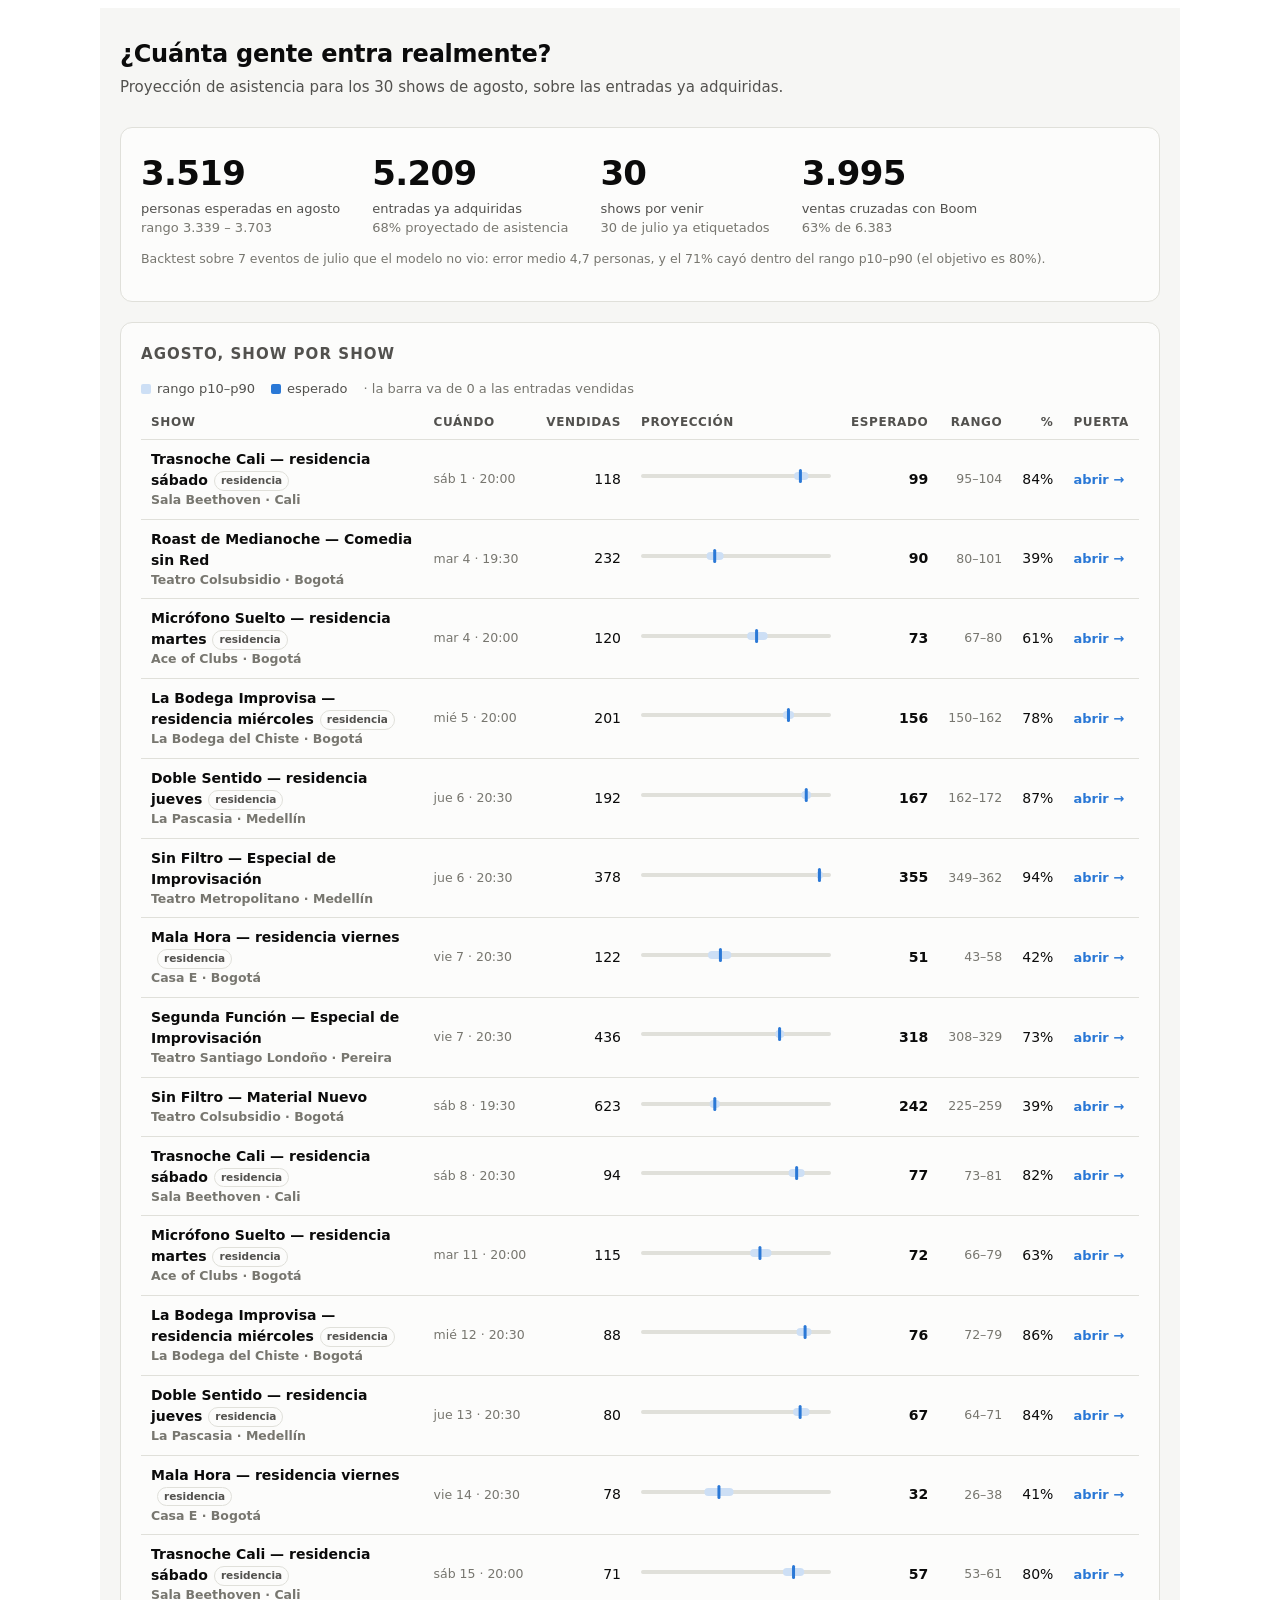
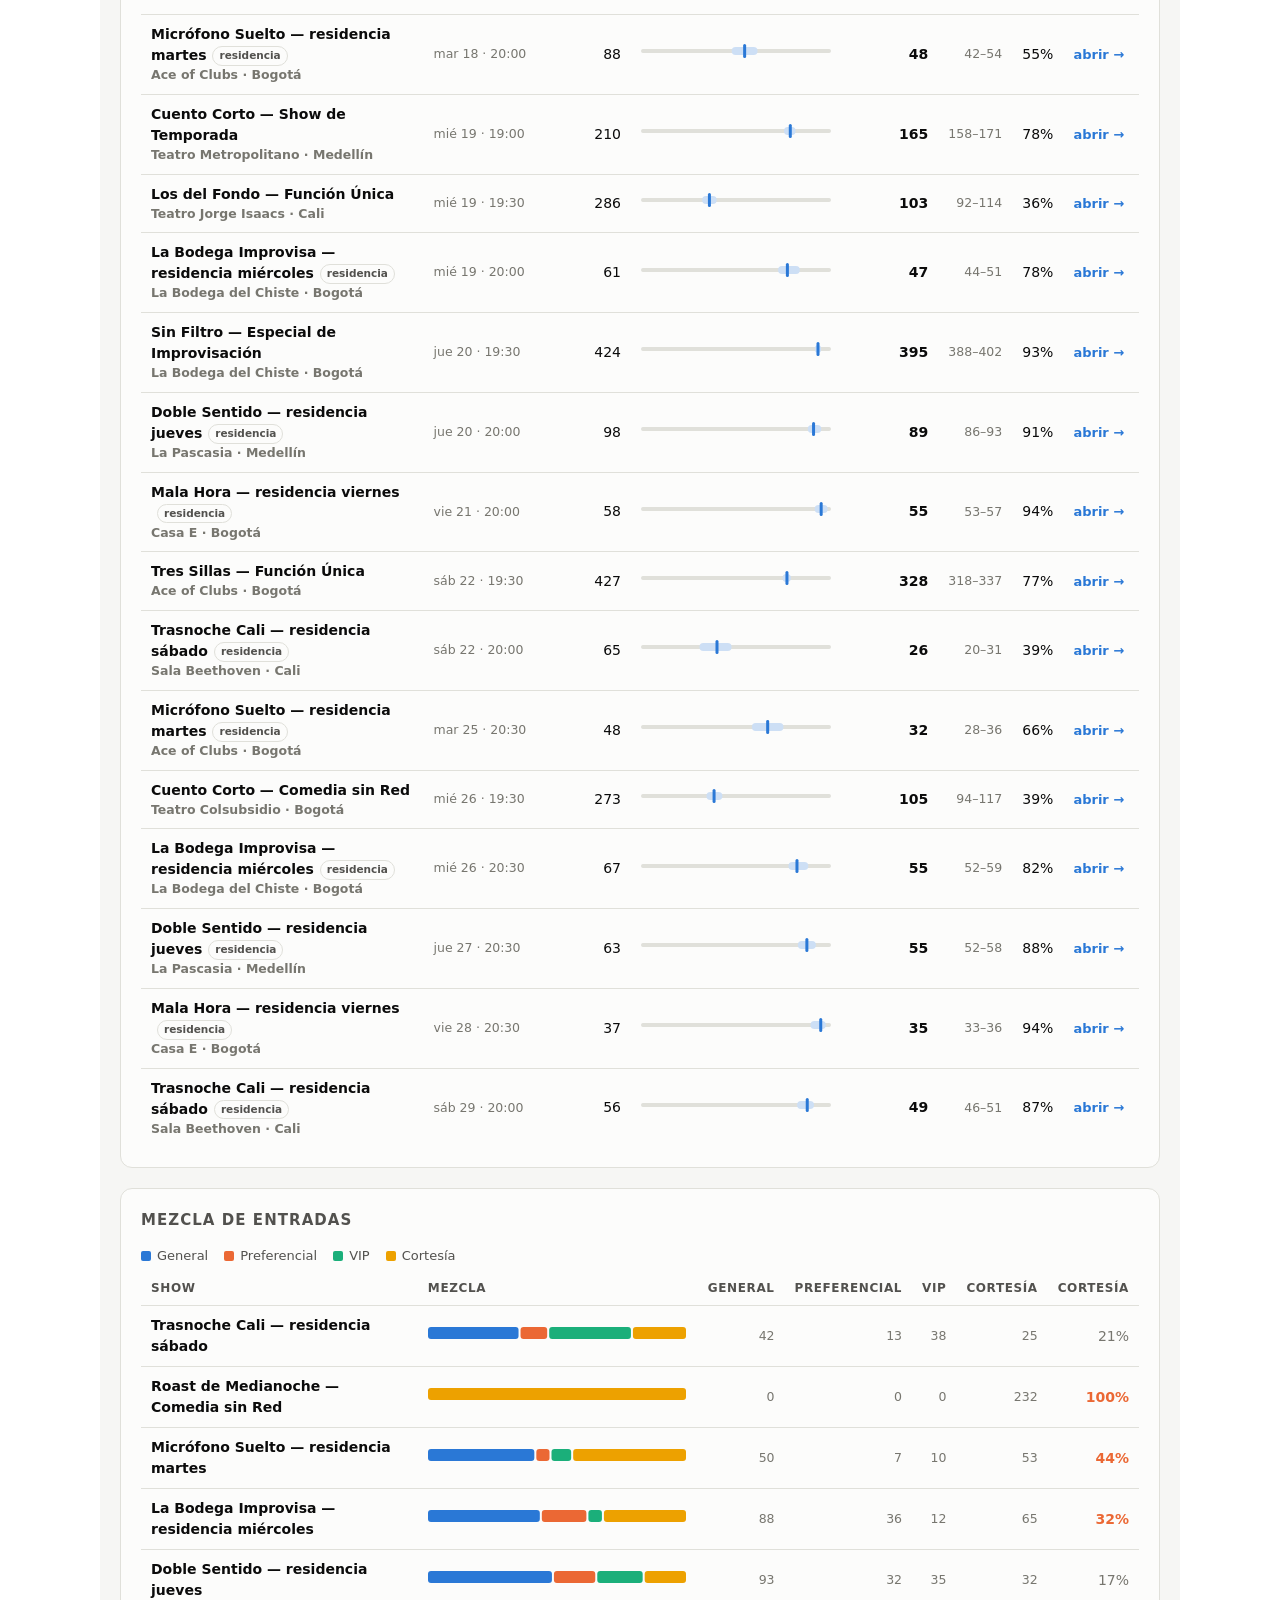
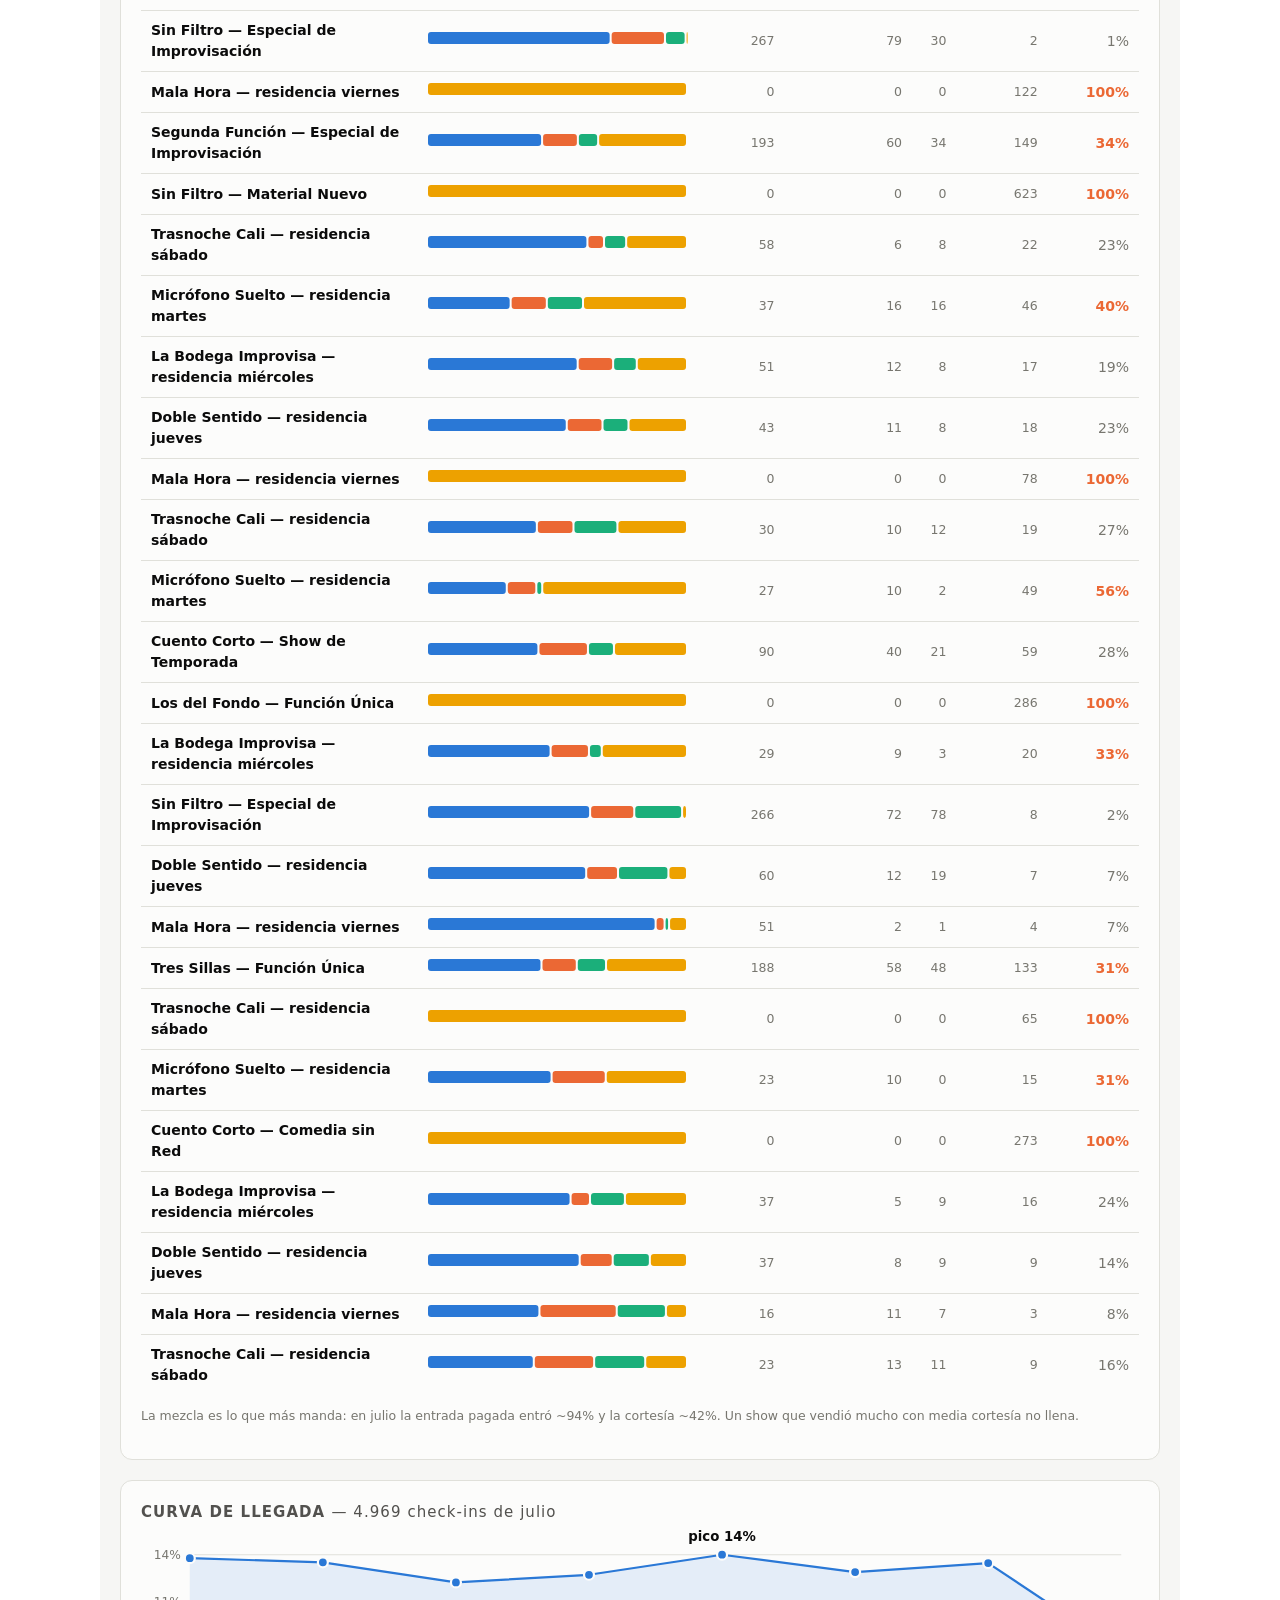
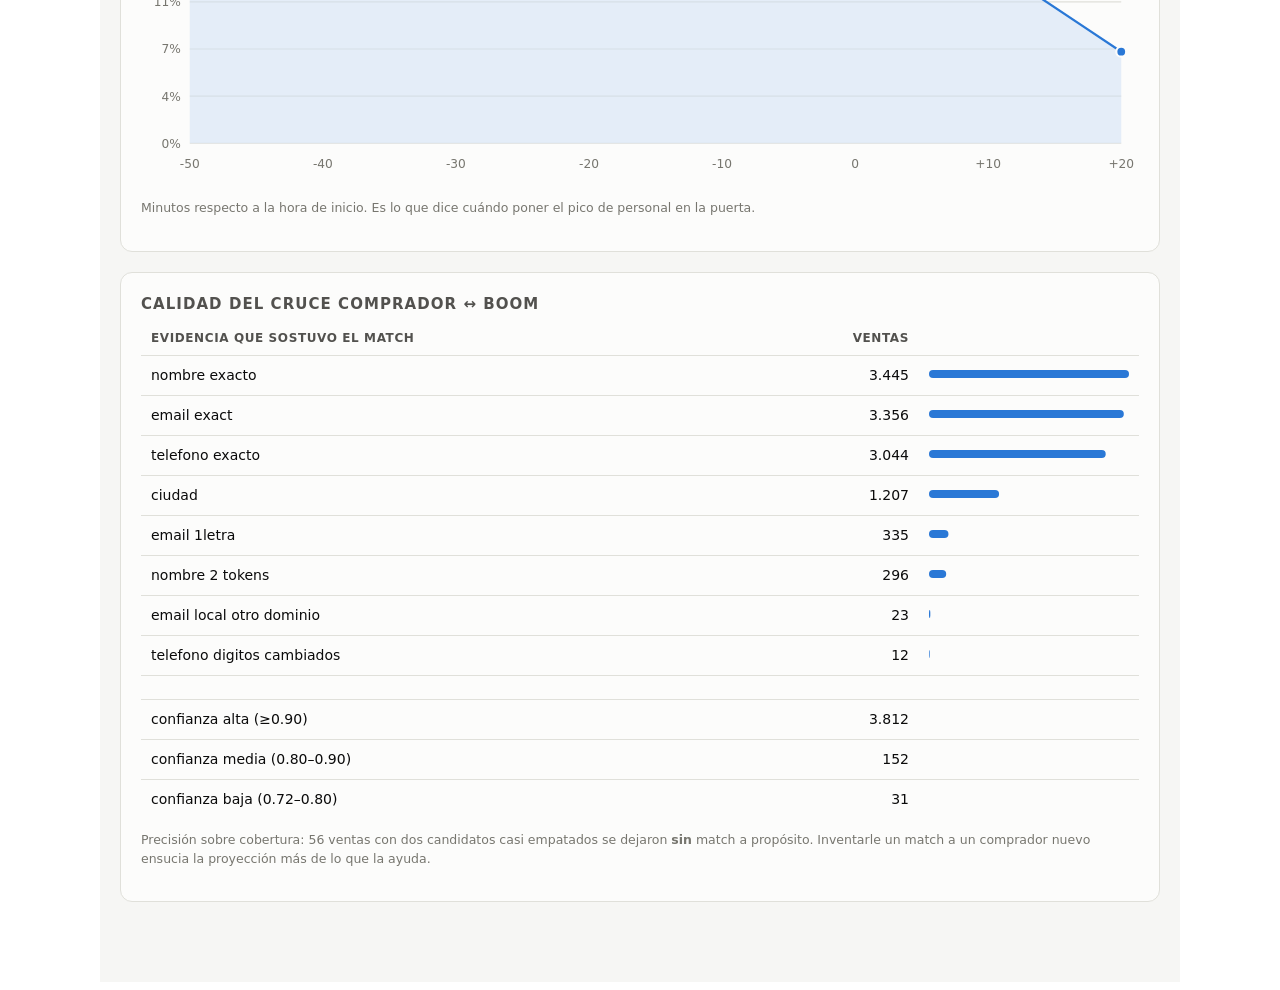
==== web/index.html @ 2f866ea6 "Tablero, link efímero de puerta, specs y entregas - web/: tablero estático y /puerta con token HMAC " ====
<!doctype html>
<meta charset="utf-8">
<meta name="viewport" content="width=device-width, initial-scale=1">
<title>FreeTicket — cuánta gente entra realmente</title>
<style>
  *, *::before, *::after { box-sizing: border-box; }
  .viz-root {
    color-scheme: light;
    --surface-0: #f6f6f4;
    --surface-1: #fcfcfb;
    --border:    #e0e0da;
    --text-primary:   #0b0b0b;
    --text-secondary: #52514e;
    --text-muted:     #77766f;
    --series-1: #2a78d6;
    --series-2: #eb6834;
    --series-3: #1baf7a;
    --series-4: #eda100;
    --band:  #cddff5;
    --good:  #1baf7a;
  }
  @media (prefers-color-scheme: dark) {
    :root:where(:not([data-theme="light"])) .viz-root {
      color-scheme: dark;
      --surface-0: #111110;
      --surface-1: #1a1a19;
      --border:    #33332f;
      --text-primary:   #ffffff;
      --text-secondary: #c3c2b7;
      --text-muted:     #94938a;
      --series-1: #3987e5;
      --series-2: #d95926;
      --series-3: #199e70;
      --series-4: #c98500;
      --band:  #4276b4;
      --good:  #199e70;
    }
  }
  :root[data-theme="dark"] .viz-root {
    color-scheme: dark;
    --surface-0: #111110;
    --surface-1: #1a1a19;
    --border:    #33332f;
    --text-primary:   #ffffff;
    --text-secondary: #c3c2b7;
    --text-muted:     #94938a;
    --series-1: #3987e5;
    --series-2: #d95926;
    --series-3: #199e70;
    --series-4: #c98500;
    --band:  #4276b4;
    --good:  #199e70;
  }

  .viz-root {
    background: var(--surface-0);
    color: var(--text-primary);
    font: 15px/1.5 ui-sans-serif, -apple-system, "Segoe UI", system-ui, sans-serif;
    padding: 28px 20px 60px;
    max-width: 1080px;
    margin: 0 auto;
  }
  h1 { font-size: 24px; margin: 0 0 4px; letter-spacing: -0.01em; }
  h2 { font-size: 15px; margin: 0 0 14px; color: var(--text-secondary);
       text-transform: uppercase; letter-spacing: .07em; font-weight: 600; }
  .sub { color: var(--text-secondary); margin: 0 0 28px; }
  section { background: var(--surface-1); border: 1px solid var(--border);
            border-radius: 12px; padding: 20px; margin-bottom: 20px; }

  .hero { display: flex; flex-wrap: wrap; gap: 32px; }
  .stat .n { font-size: 34px; font-weight: 650; letter-spacing: -0.02em;
             font-variant-numeric: tabular-nums; }
  .stat .l { color: var(--text-secondary); font-size: 13px; }
  .stat .r { color: var(--text-muted); font-size: 13px;
             font-variant-numeric: tabular-nums; }

  .wrap { overflow-x: auto; }
  table { border-collapse: collapse; width: 100%; font-size: 14px; }
  th { text-align: left; font-weight: 600; color: var(--text-secondary);
       font-size: 12px; text-transform: uppercase; letter-spacing: .05em;
       padding: 0 10px 8px; white-space: nowrap; }
  td { padding: 9px 10px; border-top: 1px solid var(--border);
       vertical-align: middle; }
  .num { text-align: right; font-variant-numeric: tabular-nums; white-space: nowrap; }
  .ev { font-weight: 550; }
  .meta { color: var(--text-muted); font-size: 12.5px; }
  .res { display: inline-block; font-size: 10.5px; padding: 1px 6px;
         border-radius: 999px; border: 1px solid var(--border);
         color: var(--text-secondary); margin-left: 6px; vertical-align: 1px; }

  .legend { display: flex; gap: 16px; flex-wrap: wrap; margin-bottom: 14px;
            font-size: 13px; color: var(--text-secondary); }
  .legend i { width: 10px; height: 10px; border-radius: 2px;
              display: inline-block; margin-right: 6px; vertical-align: -1px; }

  a.door { color: var(--series-1); text-decoration: none; font-size: 13px;
           font-weight: 550; white-space: nowrap; }
  a.door:hover { text-decoration: underline; }
  .tip { position: fixed; pointer-events: none; opacity: 0; transition: opacity .1s;
         background: var(--surface-1); border: 1px solid var(--border);
         border-radius: 8px; padding: 8px 10px; font-size: 12.5px;
         box-shadow: 0 4px 16px rgba(0,0,0,.14); z-index: 9;
         font-variant-numeric: tabular-nums; }
  .tip b { display: block; margin-bottom: 3px; }
  button.toggle { background: none; border: 1px solid var(--border);
                  color: var(--text-secondary); border-radius: 7px;
                  padding: 5px 11px; font-size: 12.5px; cursor: pointer; }
  .hidden { display: none; }
  .note { color: var(--text-muted); font-size: 12.5px; margin-top: 12px; }
</style>

<div class="viz-root">
  <h1>¿Cuánta gente entra realmente?</h1>
  <p class="sub">Proyección de asistencia para los 30 shows de agosto, sobre las entradas ya adquiridas.</p>

  <section>
    <div class="hero" id="hero"></div>
    <p class="note" id="backtest"></p>
  </section>

  <section>
    <h2>Agosto, show por show</h2>
    <div class="legend">
      <span><i style="background:var(--band)"></i>rango p10–p90</span>
      <span><i style="background:var(--series-1)"></i>esperado</span>
      <span style="color:var(--text-muted)">· la barra va de 0 a las entradas vendidas</span>
    </div>
    <div class="wrap"><table id="fc"></table></div>
  </section>

  <section>
    <h2>Mezcla de entradas</h2>
    <div class="legend" id="mixleg"></div>
    <div class="wrap"><table id="mix"></table></div>
    <p class="note">La mezcla es lo que más manda: en julio la entrada pagada entró ~94% y la cortesía ~42%. Un show que vendió mucho con media cortesía no llena.</p>
  </section>

  <section>
    <h2>Curva de llegada <span style="text-transform:none;font-weight:400">— 4.969 check-ins de julio</span></h2>
    <div id="curve"></div>
    <p class="note">Minutos respecto a la hora de inicio. Es lo que dice cuándo poner el pico de personal en la puerta.</p>
  </section>

  <section>
    <h2>Calidad del cruce comprador ↔ Boom</h2>
    <div class="wrap"><table id="match"></table></div>
    <p class="note">Precisión sobre cobertura: 56 ventas con dos candidatos casi empatados se dejaron <b>sin</b> match a propósito. Inventarle un match a un comprador nuevo ensucia la proyección más de lo que la ayuda.</p>
  </section>
</div>

<div class="tip" id="tip"></div>

<script>
const T = document.getElementById('tip');
function tipOn(e, html) {
  T.innerHTML = html; T.style.opacity = 1;
  const r = T.getBoundingClientRect();
  T.style.left = Math.min(e.clientX + 14, innerWidth - r.width - 8) + 'px';
  T.style.top  = Math.min(e.clientY + 14, innerHeight - r.height - 8) + 'px';
}
function tipOff() { T.style.opacity = 0; }
const fmt = n => n.toLocaleString('es-CO');
const DAYS = ['domingo','lunes','martes','miércoles','jueves','viernes','sábado'];
function when(iso) {
  const d = new Date(iso);
  return DAYS[d.getUTCDay()].slice(0,3) + ' ' + d.getUTCDate() + ' · ' +
         String(d.getUTCHours()).padStart(2,'0') + ':' + String(d.getUTCMinutes()).padStart(2,'0');
}

fetch('data.json').then(r => r.json()).then(d => {
  const t = d.totales;

  document.getElementById('hero').innerHTML = [
    ['<span class="n">' + fmt(t.esperados) + '</span>', 'personas esperadas en agosto',
     'rango ' + fmt(t.p10) + ' – ' + fmt(t.p90)],
    ['<span class="n">' + fmt(t.entradas) + '</span>', 'entradas ya adquiridas',
     Math.round(t.esperados / t.entradas * 100) + '% proyectado de asistencia'],
    ['<span class="n">' + t.eventos + '</span>', 'shows por venir', '30 de julio ya etiquetados'],
    ['<span class="n">' + fmt(d.match.cruzadas) + '</span>', 'ventas cruzadas con Boom',
     Math.round(d.match.cruzadas / d.match.total_ventas * 100) + '% de ' + fmt(d.match.total_ventas)]
  ].map(s => '<div class="stat">' + s[0] + '<div class="l">' + s[1] +
             '</div><div class="r">' + s[2] + '</div></div>').join('');

  document.getElementById('backtest').textContent =
    'Backtest sobre 7 eventos de julio que el modelo no vio: error medio 4,7 personas, ' +
    'y el 71% cayó dentro del rango p10–p90 (el objetivo es 80%).';

  // ---- tabla de proyección, con barra de rango ----
  const W = 190;
  let h = '<tr><th>Show</th><th>Cuándo</th><th class="num">Vendidas</th>' +
          '<th style="width:' + W + 'px">Proyección</th><th class="num">Esperado</th>' +
          '<th class="num">Rango</th><th class="num">%</th><th>Puerta</th></tr>';
  for (const e of d.events) {
    const sc = v => v / e.sold * W;
    h += '<tr>' +
      '<td class="ev">' + e.title + (e.is_residency ? '<span class="res">residencia</span>' : '') +
        '<div class="meta">' + e.venue + ' · ' + e.city + '</div></td>' +
      '<td class="meta" style="white-space:nowrap">' + when(e.starts_at) + '</td>' +
      '<td class="num">' + e.sold + '</td>' +
      '<td><svg width="' + W + '" height="16" role="img" aria-label="esperado ' + e.expected +
        ', rango ' + e.p10 + ' a ' + e.p90 + ' de ' + e.sold + ' vendidas">' +
        '<rect x="0" y="6" width="' + W + '" height="4" rx="2" fill="var(--border)"/>' +
        '<rect x="' + sc(e.p10) + '" y="4" width="' + Math.max(sc(e.p90 - e.p10), 3) +
          '" height="8" rx="4" fill="var(--band)"/>' +
        '<rect x="' + (sc(e.expected) - 1.5) + '" y="1" width="3" height="14" rx="1.5" fill="var(--series-1)"/>' +
        '</svg></td>' +
      '<td class="num" style="font-weight:600">' + e.expected + '</td>' +
      '<td class="num meta">' + e.p10 + '–' + e.p90 + '</td>' +
      '<td class="num">' + Math.round(e.rate * 100) + '%</td>' +
      '<td><a class="door" href="puerta.html#' + e.token + '">abrir →</a></td>' +
      '</tr>';
  }
  document.getElementById('fc').innerHTML = h;

  // ---- mezcla de tipos, barra apilada con separador de 2px ----
  const COL = ['var(--series-1)','var(--series-2)','var(--series-3)','var(--series-4)'];
  document.getElementById('mixleg').innerHTML = d.types.map((t, i) =>
    '<span><i style="background:' + COL[i] + '"></i>' + t + '</span>').join('');

  let m = '<tr><th>Show</th><th style="width:260px">Mezcla</th>' +
          d.types.map(t => '<th class="num">' + t + '</th>').join('') +
          '<th class="num">Cortesía</th></tr>';
  for (const e of d.events) {
    const MW = 260; let x = 0;
    let bars = '';
    d.types.forEach((ty, i) => {
      const w = e.mix[ty] / e.sold * MW;
      if (w > 0) {
        bars += '<rect x="' + x + '" y="2" width="' + Math.max(w - 2, 1) + '" height="12" rx="3" fill="' +
                COL[i] + '"><title>' + ty + ': ' + e.mix[ty] + '</title></rect>';
        x += w;
      }
    });
    const cort = Math.round(e.mix['Cortesía'] / e.sold * 100);
    m += '<tr><td class="ev">' + e.title + '</td>' +
         '<td><svg width="260" height="16" role="img" aria-label="mezcla de tipos de entrada">' + bars + '</svg></td>' +
         d.types.map(t => '<td class="num meta">' + e.mix[t] + '</td>').join('') +
         '<td class="num" style="color:' + (cort > 30 ? 'var(--series-2)' : 'var(--text-muted)') +
         ';font-weight:' + (cort > 30 ? 600 : 400) + '">' + cort + '%</td></tr>';
  }
  document.getElementById('mix').innerHTML = m;

  // ---- curva de llegada ----
  drawCurve(d.curve);

  // ---- calidad del cruce ----
  const ev = d.match.evidencia, top = Object.entries(ev).slice(0, 8);
  const maxE = Math.max(...top.map(x => x[1]));
  let q = '<tr><th>Evidencia que sostuvo el match</th><th class="num">Ventas</th><th style="width:200px"></th></tr>';
  for (const [k, v] of top) {
    q += '<tr><td>' + k.replace(/_/g, ' ') + '</td><td class="num">' + fmt(v) + '</td>' +
         '<td><svg width="200" height="12"><rect x="0" y="2" width="' + (v / maxE * 200) +
         '" height="8" rx="4" fill="var(--series-1)"/></svg></td></tr>';
  }
  q += '<tr><td colspan="3" style="padding-top:14px"></td></tr>';
  for (const [k, v] of Object.entries(d.match.por_confianza)) {
    q += '<tr><td>confianza ' + k + '</td><td class="num">' + fmt(v) + '</td><td></td></tr>';
  }
  document.getElementById('match').innerHTML = q;
});

function drawCurve(c) {
  const W = 900, H = 220, P = { t: 16, r: 16, b: 34, l: 44 };
  const iw = W - P.l - P.r, ih = H - P.t - P.b;
  const maxY = Math.max(...c.map(p => p.pct));
  const xs = m => P.l + (m - c[0].m) / (c[c.length - 1].m - c[0].m) * iw;
  const ys = v => P.t + ih - v / maxY * ih;

  let grid = '', ticks = '';
  for (let i = 0; i <= 4; i++) {
    const v = maxY * i / 4, y = ys(v);
    grid += '<line x1="' + P.l + '" x2="' + (W - P.r) + '" y1="' + y + '" y2="' + y +
            '" stroke="var(--border)" stroke-width="1"/>';
    ticks += '<text x="' + (P.l - 8) + '" y="' + (y + 4) + '" text-anchor="end" font-size="11" ' +
             'fill="var(--text-muted)">' + Math.round(v * 100) + '%</text>';
  }
  for (const p of c) {
    ticks += '<text x="' + xs(p.m) + '" y="' + (H - 12) + '" text-anchor="middle" font-size="11" ' +
             'fill="var(--text-muted)">' + (p.m > 0 ? '+' + p.m : p.m) + '</text>';
  }

  const line = c.map((p, i) => (i ? 'L' : 'M') + xs(p.m) + ' ' + ys(p.pct)).join(' ');
  const area = line + ' L' + xs(c[c.length - 1].m) + ' ' + (P.t + ih) + ' L' + xs(c[0].m) + ' ' + (P.t + ih) + ' Z';
  const peak = c.reduce((a, b) => b.pct > a.pct ? b : a);

  let dots = '';
  for (const p of c) {
    dots += '<circle cx="' + xs(p.m) + '" cy="' + ys(p.pct) + '" r="4.5" fill="var(--series-1)" ' +
            'stroke="var(--surface-1)" stroke-width="2"/>' +
            '<circle cx="' + xs(p.m) + '" cy="' + ys(p.pct) + '" r="16" fill="transparent" ' +
            'data-m="' + p.m + '" data-n="' + p.n + '" data-p="' + Math.round(p.pct * 100) +
            '" data-c="' + Math.round(p.cum * 100) + '"/>';
  }

  document.getElementById('curve').innerHTML =
    '<svg viewBox="0 0 ' + W + ' ' + H + '" style="width:100%;height:auto;overflow:visible" role="img" ' +
    'aria-label="curva de llegada: pico en el minuto ' + peak.m + '">' + grid +
    '<path d="' + area + '" fill="var(--band)" opacity=".5"/>' +
    '<path d="' + line + '" fill="none" stroke="var(--series-1)" stroke-width="2" ' +
    'stroke-linejoin="round" stroke-linecap="round"/>' + dots + ticks +
    '<text x="' + xs(peak.m) + '" y="' + (ys(peak.pct) - 12) + '" text-anchor="middle" font-size="12" ' +
    'font-weight="600" fill="var(--text-primary)">pico ' + Math.round(peak.pct * 100) + '%</text>' +
    '</svg>';

  document.querySelectorAll('#curve circle[data-m]').forEach(el => {
    el.addEventListener('mousemove', e => tipOn(e,
      '<b>minuto ' + (el.dataset.m > 0 ? '+' + el.dataset.m : el.dataset.m) + '</b>' +
      el.dataset.p + '% de las entradas · ' + fmt(+el.dataset.n) + '<br>' +
      el.dataset.c + '% ya adentro'));
    el.addEventListener('mouseleave', tipOff);
  });
}
</script>
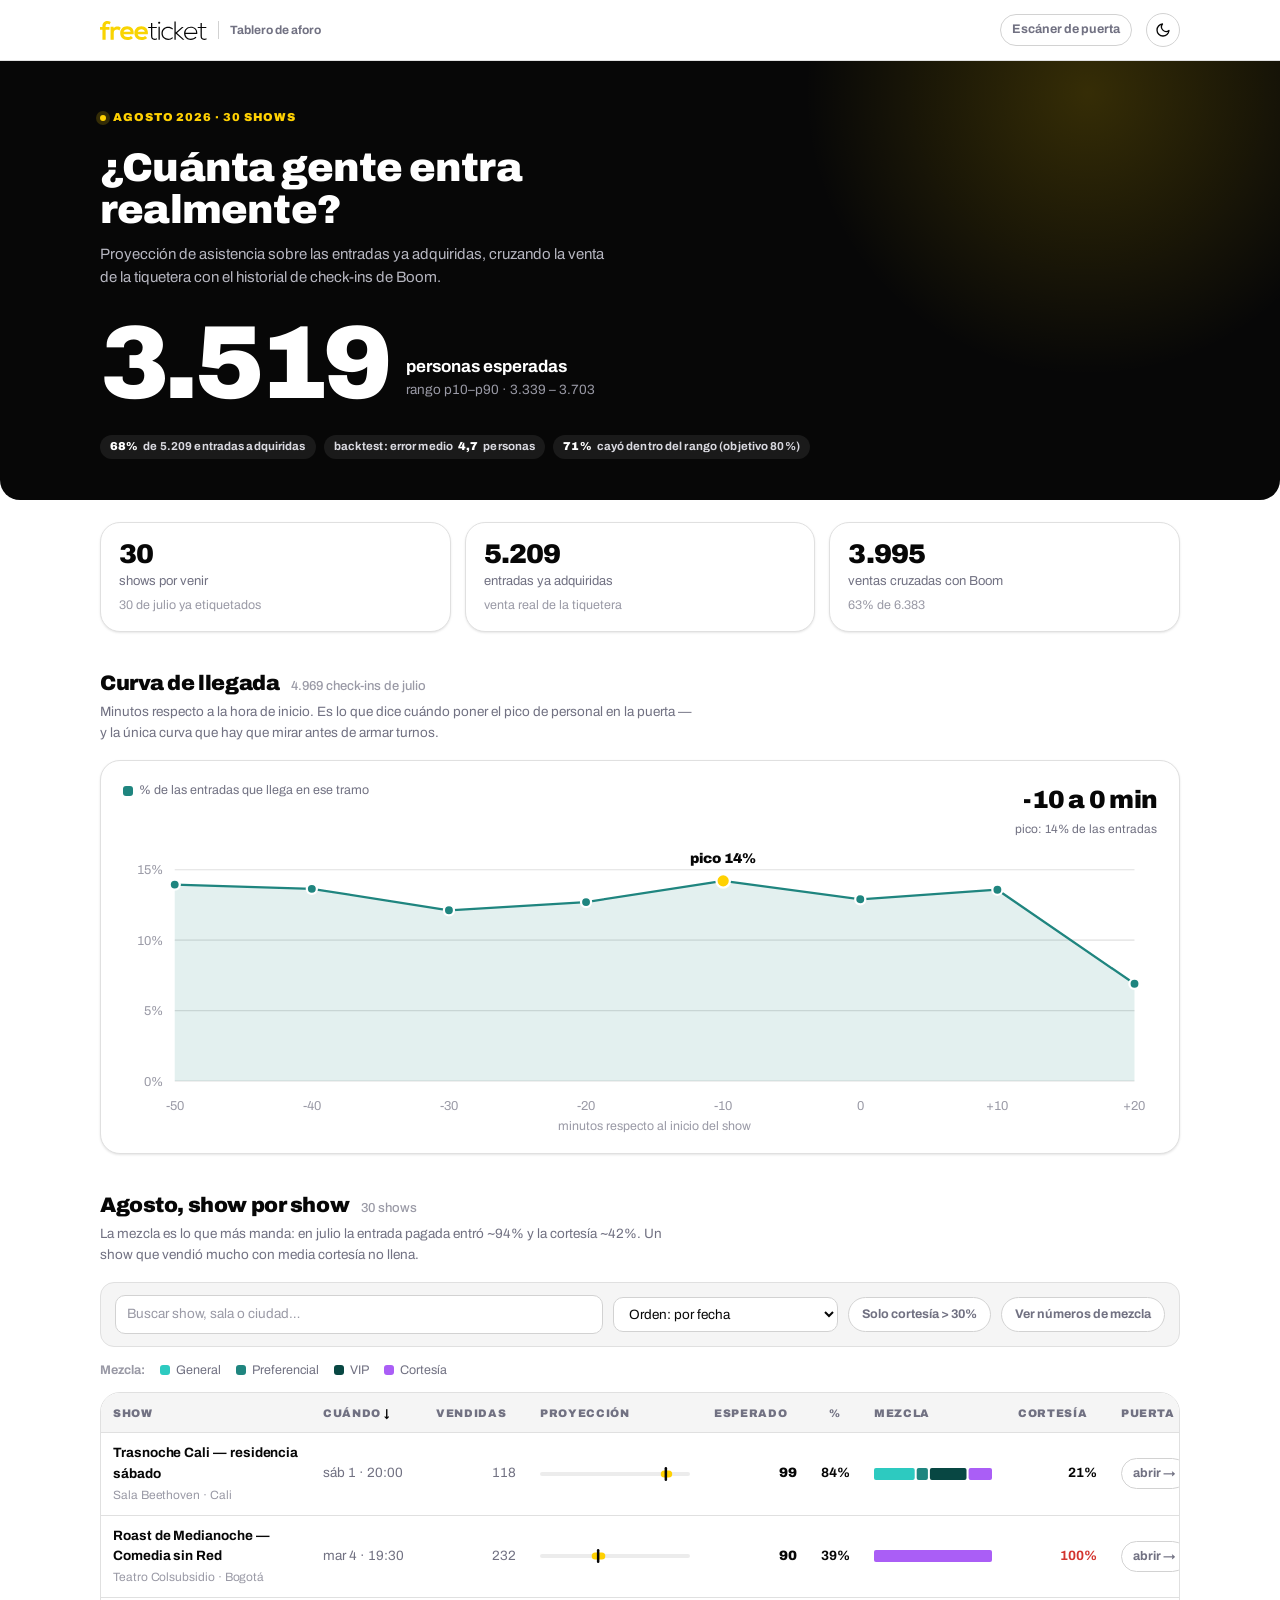
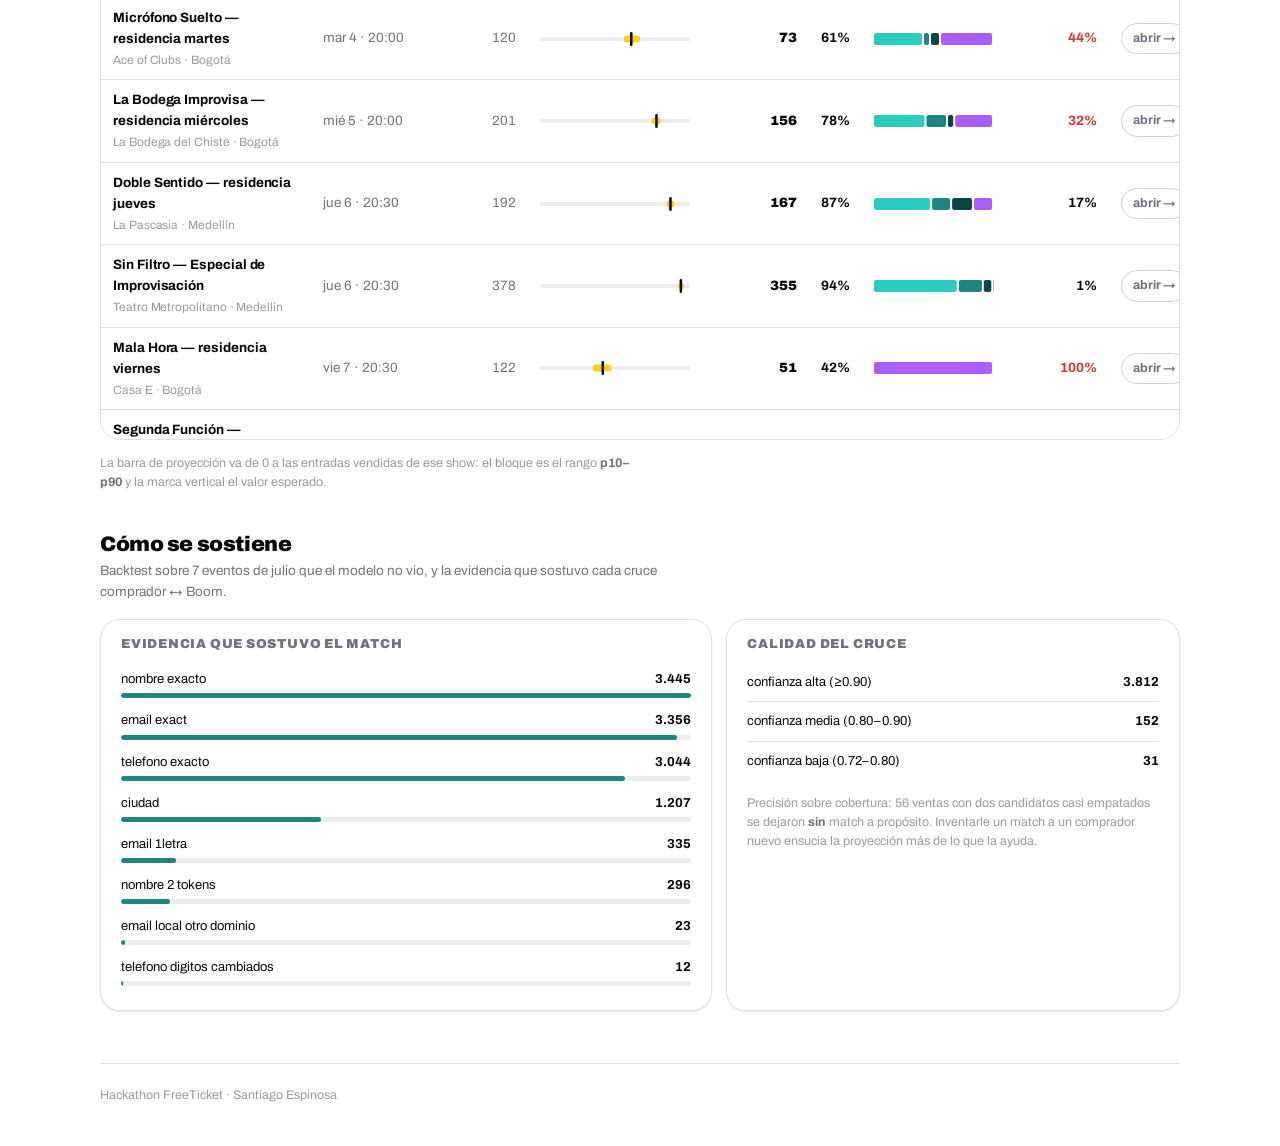
==== commit 22c4306c: "Ingest desplegado en AWS y escáner apuntando al endpoint real Las Lambda Function URL públicas están" ====
--- a/web/index.html
+++ b/web/index.html
@@ -1,313 +1,720 @@
 <!doctype html>
+<html lang="es">
 <meta charset="utf-8">
 <meta name="viewport" content="width=device-width, initial-scale=1">
-<title>FreeTicket — cuánta gente entra realmente</title>
+<title>FreeTicket — ¿cuánta gente entra realmente?</title>
+<meta name="description" content="Proyección de asistencia para los 30 shows de agosto de FreeTicket, sobre las entradas ya adquiridas.">
+<meta name="theme-color" content="#ffd102">
+<link rel="icon" href="favicon.svg" type="image/svg+xml">
+<link rel="icon" href="favicon-32.png" sizes="32x32" type="image/png">
+<link rel="apple-touch-icon" href="apple-icon.png" sizes="180x180">
+<link rel="preconnect" href="https://fonts.googleapis.com">
+<link rel="preconnect" href="https://fonts.gstatic.com" crossorigin>
+<link rel="stylesheet" href="https://fonts.googleapis.com/css2?family=Archivo:wght@400..900&display=swap">
+<link rel="stylesheet" href="ft.css">
+<script>
+  // Marca que hay JS antes del primer pintado: sin esto, .reveal no esconde nada
+  // y el tablero se lee igual aunque el script falle.
+  document.documentElement.classList.add('js');
+  // Tema guardado, aplicado antes de pintar para que no haya destello.
+  try { var _t = localStorage.getItem('ft_theme'); if (_t) document.documentElement.dataset.theme = _t; } catch (e) {}
+</script>
+
 <style>
-  *, *::before, *::after { box-sizing: border-box; }
-  .viz-root {
-    color-scheme: light;
-    --surface-0: #f6f6f4;
-    --surface-1: #fcfcfb;
-    --border:    #e0e0da;
-    --text-primary:   #0b0b0b;
-    --text-secondary: #52514e;
-    --text-muted:     #77766f;
-    --series-1: #2a78d6;
-    --series-2: #eb6834;
-    --series-3: #1baf7a;
-    --series-4: #eda100;
-    --band:  #cddff5;
-    --good:  #1baf7a;
-  }
+  .shell { max-width: 1120px; margin: 0 auto; padding: 0 20px; }
+
+  /* ---------- barra superior ---------- */
+  .topbar {
+    position: sticky; top: 0; z-index: 30;
+    background: color-mix(in srgb, var(--bg) 88%, transparent);
+    backdrop-filter: saturate(180%) blur(12px);
+    border-bottom: 1px solid var(--border);
+  }
+  .topbar .shell { display: flex; align-items: center; gap: 14px; height: 60px; }
+  .brand { display: flex; align-items: center; gap: 11px; text-decoration: none; }
+  .brand svg { height: 19px; width: auto; display: block; }
+  .brand .tag {
+    font-size: 12px; font-weight: 700; color: var(--ink-2);
+    padding-left: 11px; border-left: 1px solid var(--border-2); white-space: nowrap;
+  }
+  .topbar .sp { flex: 1; }
+  .iconbtn {
+    display: grid; place-items: center; width: 34px; height: 34px; flex: none;
+    border-radius: var(--r-pill); border: 1px solid var(--border-2);
+    background: var(--surface); color: var(--ink); cursor: pointer;
+    transition: background .18s var(--ease);
+  }
+  .iconbtn:hover { background: var(--surface-2); }
+  .iconbtn svg { width: 16px; height: 16px; }
+  :root[data-theme="dark"] .sun, :root:not([data-theme="light"]) .sun { display: none; }
+  .moon { display: none; }
+  :root[data-theme="dark"] .moon, :root:not([data-theme="light"]) .moon { display: block; }
   @media (prefers-color-scheme: dark) {
-    :root:where(:not([data-theme="light"])) .viz-root {
-      color-scheme: dark;
-      --surface-0: #111110;
-      --surface-1: #1a1a19;
-      --border:    #33332f;
-      --text-primary:   #ffffff;
-      --text-secondary: #c3c2b7;
-      --text-muted:     #94938a;
-      --series-1: #3987e5;
-      --series-2: #d95926;
-      --series-3: #199e70;
-      --series-4: #c98500;
-      --band:  #4276b4;
-      --good:  #199e70;
-    }
-  }
-  :root[data-theme="dark"] .viz-root {
-    color-scheme: dark;
-    --surface-0: #111110;
-    --surface-1: #1a1a19;
-    --border:    #33332f;
-    --text-primary:   #ffffff;
-    --text-secondary: #c3c2b7;
-    --text-muted:     #94938a;
-    --series-1: #3987e5;
-    --series-2: #d95926;
-    --series-3: #199e70;
-    --series-4: #c98500;
-    --band:  #4276b4;
-    --good:  #199e70;
-  }
-
-  .viz-root {
-    background: var(--surface-0);
-    color: var(--text-primary);
-    font: 15px/1.5 ui-sans-serif, -apple-system, "Segoe UI", system-ui, sans-serif;
-    padding: 28px 20px 60px;
-    max-width: 1080px;
-    margin: 0 auto;
-  }
-  h1 { font-size: 24px; margin: 0 0 4px; letter-spacing: -0.01em; }
-  h2 { font-size: 15px; margin: 0 0 14px; color: var(--text-secondary);
-       text-transform: uppercase; letter-spacing: .07em; font-weight: 600; }
-  .sub { color: var(--text-secondary); margin: 0 0 28px; }
-  section { background: var(--surface-1); border: 1px solid var(--border);
-            border-radius: 12px; padding: 20px; margin-bottom: 20px; }
-
-  .hero { display: flex; flex-wrap: wrap; gap: 32px; }
-  .stat .n { font-size: 34px; font-weight: 650; letter-spacing: -0.02em;
-             font-variant-numeric: tabular-nums; }
-  .stat .l { color: var(--text-secondary); font-size: 13px; }
-  .stat .r { color: var(--text-muted); font-size: 13px;
-             font-variant-numeric: tabular-nums; }
-
-  .wrap { overflow-x: auto; }
-  table { border-collapse: collapse; width: 100%; font-size: 14px; }
-  th { text-align: left; font-weight: 600; color: var(--text-secondary);
-       font-size: 12px; text-transform: uppercase; letter-spacing: .05em;
-       padding: 0 10px 8px; white-space: nowrap; }
-  td { padding: 9px 10px; border-top: 1px solid var(--border);
-       vertical-align: middle; }
+    :root:not([data-theme="light"]) .sun { display: none; }
+    :root:not([data-theme="light"]) .moon { display: block; }
+    :root[data-theme="light"] .sun { display: block; }
+    :root[data-theme="light"] .moon { display: none; }
+  }
+
+  /* ---------- hero ---------- */
+  /* En claro es la banda negra de la marca. En oscuro el fondo ya es negro,
+     así que se eleva un paso para no desaparecer contra la página. */
+  .hero {
+    background: var(--hero-bg, #070707); color: #fff;
+    border-radius: 0 0 var(--r-lg) var(--r-lg);
+    border-bottom: 1px solid var(--hero-line, transparent);
+    position: relative; overflow: hidden;
+  }
+  :root[data-theme="dark"] { --hero-bg: #101010; --hero-line: #262626; }
+  @media (prefers-color-scheme: dark) {
+    :root:not([data-theme="light"]) { --hero-bg: #101010; --hero-line: #262626; }
+  }
+  .hero::after {           /* halo amarillo, muy tenue: firma de la marca */
+    content: ''; position: absolute; right: -8%; top: -60%;
+    width: 46%; aspect-ratio: 1; border-radius: 50%;
+    background: radial-gradient(circle, #ffd10230 0%, transparent 68%);
+    pointer-events: none;
+  }
+  .hero .shell { padding: 44px 20px 40px; position: relative; }
+  .kicker {
+    display: inline-flex; align-items: center; gap: 7px; margin-bottom: 20px;
+    font-size: 11.5px; font-weight: 900; letter-spacing: .08em; text-transform: uppercase;
+    color: var(--ft-yellow);
+  }
+  .kicker::before {
+    content: ''; width: 6px; height: 6px; border-radius: 50%;
+    background: var(--ft-yellow); box-shadow: 0 0 0 4px #ffd1022e;
+  }
+  .hero h1 { font-size: clamp(26px, 4.2vw, 40px); max-width: 17ch; color: #fff; }
+  .hero .lede { color: #b6b6c0; margin: 12px 0 0; max-width: 56ch; font-size: 15px; }
+
+  .figure { display: flex; align-items: flex-end; gap: 18px; flex-wrap: wrap; margin-top: 30px; }
+  .figure .n {
+    font-size: clamp(62px, 12vw, 104px); font-weight: 900; line-height: .86;
+    letter-spacing: -.045em; color: #fff;
+  }
+  .figure .side { padding-bottom: 8px; }
+  .figure .side .u { font-size: 17px; font-weight: 700; color: #fff; }
+  .figure .side .r { font-size: 13.5px; color: #9a9aa6; font-variant-numeric: tabular-nums; }
+  .hero .chips { display: flex; gap: 8px; flex-wrap: wrap; margin-top: 26px; }
+  .hero .badge { background: #ffffff14; color: #d9d9e0; }
+  .hero .badge b { color: #fff; font-weight: 900; }
+
+  /* ---------- tiles secundarios ---------- */
+  .tiles { display: grid; grid-template-columns: repeat(3, 1fr); gap: 14px; margin-top: 22px; }
+  .tile { padding: 16px 18px; }
+  .tile .n { font-size: 27px; font-weight: 900; letter-spacing: -.03em; line-height: 1.15; }
+  .tile .l { font-size: 13px; color: var(--ink-2); margin-top: 1px; }
+  .tile .r { font-size: 12.5px; color: var(--ink-3); font-variant-numeric: tabular-nums; margin-top: 5px; }
+
+  /* ---------- secciones ---------- */
+  section { margin-top: 40px; }
+  .head { display: flex; align-items: baseline; gap: 12px; flex-wrap: wrap; margin-bottom: 4px; }
+  .head h2 { font-size: 21px; }
+  .head .n { font-size: 13px; color: var(--ink-3); font-weight: 500; letter-spacing: 0; }
+  .sec-note { color: var(--ink-2); font-size: 13.5px; margin: 6px 0 16px; max-width: 74ch; }
+  .foot-note { color: var(--ink-3); font-size: 12.5px; margin: 14px 0 0; max-width: 78ch; }
+  .foot-note b { color: var(--ink-2); font-weight: 700; }
+
+  .legend { display: flex; gap: 15px; flex-wrap: wrap; font-size: 12.5px; color: var(--ink-2); }
+  .legend span { display: inline-flex; align-items: center; gap: 6px; }
+  .legend i { width: 10px; height: 10px; border-radius: 3px; flex: none; }
+
+  /* ---------- curva ---------- */
+  .curve-card { padding: 20px 22px 16px; }
+  .curve-top { display: flex; justify-content: space-between; align-items: flex-start; gap: 18px; flex-wrap: wrap; margin-bottom: 6px; }
+  .peakbox { text-align: right; }
+  .peakbox .n { font-size: 25px; font-weight: 900; letter-spacing: -.03em; color: var(--ink); }
+  .peakbox .l { font-size: 12px; color: var(--ink-2); }
+  #curve svg { display: block; width: 100%; height: auto; overflow: visible; }
+  #curve .hit { cursor: crosshair; }
+
+  /* ---------- controles ---------- */
+  .controls {
+    display: flex; gap: 10px; flex-wrap: wrap; align-items: center;
+    margin-bottom: 14px; padding: 12px 14px;
+    background: var(--surface-2); border: 1px solid var(--border); border-radius: var(--r-md);
+  }
+  .controls .grow { flex: 1 1 190px; min-width: 150px; }
+  .field {
+    font: inherit; font-size: 13.5px; color: var(--ink);
+    background: var(--surface); border: 1px solid var(--border-2);
+    border-radius: var(--r-sm); padding: 8px 11px; width: 100%;
+  }
+  .field::placeholder { color: var(--ink-3); }
+  select.field { cursor: pointer; }
+  .chip {
+    font: inherit; font-size: 12.5px; font-weight: 700; cursor: pointer;
+    padding: 7px 13px; border-radius: var(--r-pill);
+    border: 1px solid var(--border-2); background: var(--surface); color: var(--ink-2);
+    transition: all .18s var(--ease); white-space: nowrap;
+  }
+  .chip:hover { color: var(--ink); }
+  .chip[aria-pressed="true"] {
+    background: var(--ft-yellow); border-color: var(--ft-yellow);
+    color: var(--ft-yellow-ink);
+  }
+
+  /* ---------- tabla ---------- */
+  /* La tabla es su propio panel con scroll: así la cabecera se queda fija.
+     (Con overflow-x en el contenedor, un sticky "respecto al viewport" no
+     funciona — se ancla al contenedor, no a la ventana.) */
+  .tablewrap {
+    overflow: auto; max-height: min(72vh, 780px);
+    border: 1px solid var(--border);
+    border-radius: var(--r-lg); background: var(--surface);
+    overscroll-behavior: contain;
+  }
+  table { border-collapse: separate; border-spacing: 0; width: 100%; font-size: 13.5px; }
+  thead th {
+    /* -1px mata el hilo de fila que se cuela por encima al hacer scroll */
+    position: sticky; top: -1px; z-index: 5;
+    background: var(--surface-2); color: var(--ink-2);
+    font-size: 11px; font-weight: 900; text-transform: uppercase; letter-spacing: .06em;
+    text-align: left; padding: 12px 12px 11px; white-space: nowrap;
+    box-shadow: inset 0 -1px 0 var(--border);
+  }
+  thead th.s { cursor: pointer; user-select: none; }
+  thead th.s:hover { color: var(--ink); }
+  thead th .ar { opacity: 0; margin-left: 3px; }
+  thead th[aria-sort] .ar { opacity: 1; color: var(--ink); }
+  tbody td { padding: 10px 12px; border-bottom: 1px solid var(--border); vertical-align: middle; }
+  /* el título manda el alto de fila: se le pone techo para que no crezca a 3 líneas */
+  tbody td.ev { min-width: 210px; max-width: 260px; }
+  tbody tr:last-child td { border-bottom: 0; }
+  tbody tr { transition: background .14s var(--ease); }
+  tbody tr:hover { background: var(--surface-2); }
   .num { text-align: right; font-variant-numeric: tabular-nums; white-space: nowrap; }
-  .ev { font-weight: 550; }
-  .meta { color: var(--text-muted); font-size: 12.5px; }
-  .res { display: inline-block; font-size: 10.5px; padding: 1px 6px;
-         border-radius: 999px; border: 1px solid var(--border);
-         color: var(--text-secondary); margin-left: 6px; vertical-align: 1px; }
-
-  .legend { display: flex; gap: 16px; flex-wrap: wrap; margin-bottom: 14px;
-            font-size: 13px; color: var(--text-secondary); }
-  .legend i { width: 10px; height: 10px; border-radius: 2px;
-              display: inline-block; margin-right: 6px; vertical-align: -1px; }
-
-  a.door { color: var(--series-1); text-decoration: none; font-size: 13px;
-           font-weight: 550; white-space: nowrap; }
-  a.door:hover { text-decoration: underline; }
-  .tip { position: fixed; pointer-events: none; opacity: 0; transition: opacity .1s;
-         background: var(--surface-1); border: 1px solid var(--border);
-         border-radius: 8px; padding: 8px 10px; font-size: 12.5px;
-         box-shadow: 0 4px 16px rgba(0,0,0,.14); z-index: 9;
-         font-variant-numeric: tabular-nums; }
-  .tip b { display: block; margin-bottom: 3px; }
-  button.toggle { background: none; border: 1px solid var(--border);
-                  color: var(--text-secondary); border-radius: 7px;
-                  padding: 5px 11px; font-size: 12.5px; cursor: pointer; }
-  .hidden { display: none; }
-  .note { color: var(--text-muted); font-size: 12.5px; margin-top: 12px; }
+  .ev { font-weight: 700; letter-spacing: -.005em; }
+  .ev .sub { font-weight: 400; color: var(--ink-3); font-size: 12px; margin-top: 1px; }
+  .when { color: var(--ink-2); white-space: nowrap; font-variant-numeric: tabular-nums; }
+  td svg { display: block; }
+  .pct { font-weight: 700; }
+  .cort { font-weight: 700; font-variant-numeric: tabular-nums; }
+  .cort.hi { color: var(--danger); }
+  .door {
+    color: var(--ink-2); text-decoration: none; font-size: 12.5px; font-weight: 700;
+    white-space: nowrap; padding: 5px 11px; border-radius: var(--r-pill);
+    border: 1px solid var(--border-2); display: inline-block;
+    transition: all .18s var(--ease);
+  }
+  .door:hover { background: var(--ft-yellow); border-color: var(--ft-yellow); color: var(--ft-yellow-ink); }
+  .mixnum { display: none; }
+  body.shownums .mixnum { display: table-cell; }
+  .empty { padding: 34px 16px; text-align: center; color: var(--ink-2); }
+
+  /* ---------- método ---------- */
+  .method { display: grid; grid-template-columns: 1.35fr 1fr; gap: 14px; }
+  .method .card { padding: 18px 20px; }
+  .method h3 { font-size: 13px; text-transform: uppercase; letter-spacing: .06em; color: var(--ink-2); margin-bottom: 12px; }
+  .ev-row { display: grid; grid-template-columns: 1fr auto; gap: 4px 12px; align-items: center; padding: 6px 0; }
+  .ev-row .lbl { font-size: 13px; }
+  .ev-row .v { font-size: 13px; font-weight: 700; font-variant-numeric: tabular-nums; }
+  .ev-row .track { grid-column: 1 / -1; height: 5px; border-radius: 3px; background: var(--surface-3); overflow: hidden; }
+  .ev-row .track > i { display: block; height: 100%; border-radius: 3px; background: var(--series); width: 0; transition: width .7s var(--ease); }
+  .conf { display: flex; justify-content: space-between; gap: 10px; padding: 9px 0; border-top: 1px solid var(--border); font-size: 13px; }
+  .conf:first-of-type { border-top: 0; }
+  .conf b { font-variant-numeric: tabular-nums; }
+
+  footer { margin: 52px 0 40px; padding-top: 22px; border-top: 1px solid var(--border);
+           color: var(--ink-3); font-size: 12.5px; display: flex; justify-content: space-between; gap: 14px; flex-wrap: wrap; }
+  footer a { color: var(--ink-2); font-weight: 700; }
+
+  @media (max-width: 900px) {
+    .method { grid-template-columns: 1fr; }
+    .tiles { grid-template-columns: 1fr; }
+    /* En móvil no se anida scroll vertical: la página scrollea y ya. */
+    .tablewrap { max-height: none; overflow-y: visible; }
+    thead th { position: static; }
+  }
+  @media (max-width: 560px) {
+    .hero .shell { padding: 32px 20px 30px; }
+    .brand .tag { display: none; }
+  }
 </style>
 
-<div class="viz-root">
-  <h1>¿Cuánta gente entra realmente?</h1>
-  <p class="sub">Proyección de asistencia para los 30 shows de agosto, sobre las entradas ya adquiridas.</p>
-
-  <section>
-    <div class="hero" id="hero"></div>
-    <p class="note" id="backtest"></p>
-  </section>
-
-  <section>
-    <h2>Agosto, show por show</h2>
-    <div class="legend">
-      <span><i style="background:var(--band)"></i>rango p10–p90</span>
-      <span><i style="background:var(--series-1)"></i>esperado</span>
-      <span style="color:var(--text-muted)">· la barra va de 0 a las entradas vendidas</span>
+<header class="topbar">
+  <div class="shell">
+    <a class="brand" href="./" aria-label="FreeTicket — inicio">
+      <svg viewBox="0 0 118 21" fill="none" xmlns="http://www.w3.org/2000/svg" role="img">
+        <title>FreeTicket</title>
+        <path d="M56.3915 2.34184V6.50696H53.293V7.69283H56.3915V16.3993C56.3915 19.205 57.3948 20.9983 60.4934 20.9983C61.4082 20.9983 62.323 20.709 63.2379 20.2753L62.7361 19.1181C61.9984 19.4653 61.2016 19.6966 60.4934 19.6966C58.2211 19.6966 57.8079 18.3373 57.8079 16.3993V7.69283H62.7656V6.50696H57.8079V2.19714L56.3915 2.34184ZM66.1101 6.44916V20.7958H64.6641V6.44916H66.1101ZM64.2509 1.85011C64.2509 3.35424 66.5822 3.35424 66.5822 1.85011C66.5822 0.346058 64.2509 0.346058 64.2509 1.85011ZM79.783 17.8455C78.6026 19.0026 77.009 19.61 75.445 19.61C72.1398 19.61 69.3658 17.4983 69.3658 13.6514C69.3658 9.80446 72.1398 7.69283 75.445 7.69283C77.009 7.69283 78.632 8.24252 79.8125 9.39946L80.7568 8.50282C79.2814 7.08542 77.3631 6.36234 75.445 6.36234C71.2251 6.36234 67.9494 9.13917 67.9494 13.6514C67.9494 18.1636 71.343 20.9405 75.445 20.9405C77.3631 20.9405 79.2814 20.2463 80.7568 18.8L79.783 17.8455ZM82.2716 0.519531V20.7958H83.688V13.7961L91.5082 20.7958H93.3379V20.709L85.1046 13.2464L92.482 6.56484V6.50696H90.5639L83.688 12.7548V0.519531H82.2716ZM100.341 20.9983C102.673 20.9983 105.211 20.0727 106.627 18.2505L105.594 17.4405C104.502 18.8579 102.26 19.61 100.341 19.61C97.3314 19.61 94.705 17.672 94.4099 14.3167H107.542C108.103 8.73417 104.443 6.2756 100.341 6.2756C96.2397 6.2756 92.9345 9.37053 92.9345 13.6514C92.9345 18.1926 96.2397 20.9983 100.341 20.9983ZM94.4099 13.0729C94.7346 9.57311 97.3314 7.57724 100.341 7.57724C103.853 7.57724 106.214 9.54417 106.243 13.0729H94.4099ZM111.152 2.34184V6.50696H108.053V7.69283H111.152V16.3993C111.152 19.205 112.155 20.9983 115.254 20.9983C116.169 20.9983 117.083 20.709 117.998 20.2753L117.497 19.1181C116.759 19.4653 115.962 19.6966 115.254 19.6966C112.982 19.6966 112.568 18.3373 112.568 16.3993V7.69283H117.526V6.50696H112.568V2.19714L111.152 2.34184Z" fill="currentColor"/>
+        <path d="M6.24968 20.6234V9.64547H10.4843V6.54613H6.24968V5.59039C6.24968 3.85237 7.18423 3.04135 8.41076 3.04135C9.14086 3.04135 9.84168 3.30214 10.6011 3.79445L11.9152 1.15868C10.7471 0.405432 9.43291 0 8.1771 0C5.28592 0 2.6868 1.76691 2.6868 5.59039V6.54613H0V9.64547H2.6868V20.6234H6.24968ZM11.6483 6.34348V20.6234H15.2112V13.0924C15.2112 10.4565 16.9342 9.47171 18.8033 9.47171C19.9713 9.47171 20.643 9.79027 21.3731 10.3986L22.9794 7.32826C22.1908 6.54612 20.7599 5.96693 19.2705 5.96693C17.8102 5.96693 16.3209 6.22757 15.2112 7.99448L14.9483 6.34348H11.6483ZM37.2559 14.7434C37.8109 8.86349 34.8028 5.90894 29.9842 5.90894C25.3116 5.90894 22.3328 9.03717 22.3328 13.3821C22.3328 17.9586 25.2825 21 30.247 21C32.4374 21 34.9197 20.2469 36.4382 18.6828L34.1604 16.4525C33.3426 17.2924 31.6197 17.7849 30.3055 17.7849C27.7938 17.7849 26.2461 16.5103 26.0124 14.7434H37.2559ZM26.0709 11.818C26.5965 9.96417 28.1735 9.03717 30.101 9.03717C32.1453 9.03717 33.6054 9.96417 33.8391 11.818H26.0709ZM52.9343 14.7434C53.4893 8.86349 50.4812 5.90894 45.6626 5.90894C40.99 5.90894 38.0112 9.03717 38.0112 13.3821C38.0112 17.9586 40.9608 21 45.9254 21C48.1158 21 50.598 20.2469 52.1166 18.6828L49.8388 16.4525C49.0211 17.2924 47.2981 17.7849 45.9839 17.7849C43.4723 17.7849 41.9246 16.5103 41.6908 14.7434H52.9343ZM41.7493 11.818C42.275 9.96417 43.8519 9.03717 45.7794 9.03717C47.8237 9.03717 49.2839 9.96417 49.5176 11.818H41.7493Z" fill="#F9D402"/>
+      </svg>
+      <span class="tag">Tablero de aforo</span>
+    </a>
+    <span class="sp"></span>
+    <a class="door" href="escaner.html">Escáner de puerta</a>
+    <button class="iconbtn" id="theme" aria-label="Cambiar tema" title="Cambiar tema">
+      <svg class="sun" viewBox="0 0 24 24" fill="none" stroke="currentColor" stroke-width="2" stroke-linecap="round"><circle cx="12" cy="12" r="4"/><path d="M12 2v2M12 20v2M4.9 4.9l1.4 1.4M17.7 17.7l1.4 1.4M2 12h2M20 12h2M4.9 19.1l1.4-1.4M17.7 6.3l1.4-1.4"/></svg>
+      <svg class="moon" viewBox="0 0 24 24" fill="none" stroke="currentColor" stroke-width="2" stroke-linecap="round" stroke-linejoin="round"><path d="M21 12.8A9 9 0 1 1 11.2 3a7 7 0 0 0 9.8 9.8z"/></svg>
+    </button>
+  </div>
+</header>
+
+<main>
+  <!-- 1 · La respuesta -->
+  <div class="hero">
+    <div class="shell">
+      <div class="kicker">Agosto 2026 · 30 shows</div>
+      <h1>¿Cuánta gente entra realmente?</h1>
+      <p class="lede">
+        Proyección de asistencia sobre las entradas ya adquiridas, cruzando la venta
+        de la tiquetera con el historial de check-ins de Boom.
+      </p>
+
+      <div class="figure">
+        <div class="n pnum" id="hero-n">—</div>
+        <div class="side">
+          <div class="u">personas esperadas</div>
+          <div class="r" id="hero-range">&nbsp;</div>
+        </div>
+      </div>
+
+      <div class="chips" id="hero-chips"></div>
     </div>
-    <div class="wrap"><table id="fc"></table></div>
-  </section>
-
-  <section>
-    <h2>Mezcla de entradas</h2>
-    <div class="legend" id="mixleg"></div>
-    <div class="wrap"><table id="mix"></table></div>
-    <p class="note">La mezcla es lo que más manda: en julio la entrada pagada entró ~94% y la cortesía ~42%. Un show que vendió mucho con media cortesía no llena.</p>
-  </section>
-
-  <section>
-    <h2>Curva de llegada <span style="text-transform:none;font-weight:400">— 4.969 check-ins de julio</span></h2>
-    <div id="curve"></div>
-    <p class="note">Minutos respecto a la hora de inicio. Es lo que dice cuándo poner el pico de personal en la puerta.</p>
-  </section>
-
-  <section>
-    <h2>Calidad del cruce comprador ↔ Boom</h2>
-    <div class="wrap"><table id="match"></table></div>
-    <p class="note">Precisión sobre cobertura: 56 ventas con dos candidatos casi empatados se dejaron <b>sin</b> match a propósito. Inventarle un match a un comprador nuevo ensucia la proyección más de lo que la ayuda.</p>
-  </section>
-</div>
-
-<div class="tip" id="tip"></div>
+  </div>
+
+  <div class="shell">
+    <div class="tiles" id="tiles"></div>
+
+    <!-- 2 · Lo más accionable: cuándo llega la gente -->
+    <section class="reveal">
+      <div class="head">
+        <h2>Curva de llegada</h2>
+        <span class="n">4.969 check-ins de julio</span>
+      </div>
+      <p class="sec-note">
+        Minutos respecto a la hora de inicio. Es lo que dice cuándo poner el pico de
+        personal en la puerta — y la única curva que hay que mirar antes de armar turnos.
+      </p>
+      <div class="card curve-card">
+        <div class="curve-top">
+          <div class="legend">
+            <span><i style="background:var(--series)"></i>% de las entradas que llega en ese tramo</span>
+          </div>
+          <div class="peakbox">
+            <div class="n" id="peak-n">—</div>
+            <div class="l" id="peak-l">pico de llegada</div>
+          </div>
+        </div>
+        <div id="curve"></div>
+      </div>
+    </section>
+
+    <!-- 3 · El detalle show por show (proyección + mezcla en UNA tabla) -->
+    <section class="reveal">
+      <div class="head">
+        <h2>Agosto, show por show</h2>
+        <span class="n" id="count">—</span>
+      </div>
+      <p class="sec-note">
+        La mezcla es lo que más manda: en julio la entrada pagada entró ~94% y la
+        cortesía ~42%. Un show que vendió mucho con media cortesía no llena.
+      </p>
+
+      <div class="controls">
+        <div class="grow">
+          <input class="field" id="q" type="search" placeholder="Buscar show, sala o ciudad…" aria-label="Buscar">
+        </div>
+        <select class="field" id="sort" style="width:auto" aria-label="Ordenar por">
+          <option value="date">Orden: por fecha</option>
+          <option value="expected">Orden: más gente esperada</option>
+          <option value="rate">Orden: mayor % de asistencia</option>
+          <option value="rate-asc">Orden: menor % de asistencia</option>
+          <option value="cortesia">Orden: más cortesía</option>
+        </select>
+        <button class="chip" id="risk" aria-pressed="false">Solo cortesía &gt; 30%</button>
+        <button class="chip" id="nums" aria-pressed="false">Ver números de mezcla</button>
+      </div>
+
+      <div class="legend" style="margin-bottom:12px" id="mixleg"></div>
+
+      <div class="tablewrap">
+        <table id="fc">
+          <thead><tr id="thr"></tr></thead>
+          <tbody id="tb"></tbody>
+        </table>
+      </div>
+      <p class="foot-note">
+        La barra de proyección va de 0 a las entradas vendidas de ese show: el bloque
+        es el rango <b>p10–p90</b> y la marca vertical el valor esperado.
+      </p>
+    </section>
+
+    <!-- 4 · Método, al final -->
+    <section class="reveal">
+      <div class="head"><h2>Cómo se sostiene</h2></div>
+      <p class="sec-note">
+        Backtest sobre 7 eventos de julio que el modelo no vio, y la evidencia que
+        sostuvo cada cruce comprador ↔ Boom.
+      </p>
+      <div class="method">
+        <div class="card">
+          <h3>Evidencia que sostuvo el match</h3>
+          <div id="evid"></div>
+        </div>
+        <div class="card">
+          <h3>Calidad del cruce</h3>
+          <div id="conf"></div>
+          <p class="foot-note">
+            Precisión sobre cobertura: 56 ventas con dos candidatos casi empatados se
+            dejaron <b>sin</b> match a propósito. Inventarle un match a un comprador
+            nuevo ensucia la proyección más de lo que la ayuda.
+          </p>
+        </div>
+      </div>
+    </section>
+
+    <footer>
+      <span>Hackathon FreeTicket · Santiago Espinosa</span>
+      <span id="gen"></span>
+    </footer>
+  </div>
+</main>
+
+<div class="tip" id="tip" role="status" aria-live="polite"></div>
 
 <script>
-const T = document.getElementById('tip');
-function tipOn(e, html) {
-  T.innerHTML = html; T.style.opacity = 1;
-  const r = T.getBoundingClientRect();
-  T.style.left = Math.min(e.clientX + 14, innerWidth - r.width - 8) + 'px';
-  T.style.top  = Math.min(e.clientY + 14, innerHeight - r.height - 8) + 'px';
-}
-function tipOff() { T.style.opacity = 0; }
+// ---------------------------------------------------------------
+// tema
+// ---------------------------------------------------------------
+const root = document.documentElement;
+const saved = localStorage.getItem('ft_theme');
+if (saved) root.dataset.theme = saved;
+else root.removeAttribute('data-theme');          // sigue al sistema
+document.getElementById('theme').onclick = () => {
+  const dark = getComputedStyle(root).colorScheme === 'dark';
+  root.dataset.theme = dark ? 'light' : 'dark';
+  localStorage.setItem('ft_theme', root.dataset.theme);
+  // No hace falta repintar: los SVG referencian var(--…), no hex resuelto.
+};
+
+// ---------------------------------------------------------------
+// utilidades
+// ---------------------------------------------------------------
+const $ = s => document.querySelector(s);
 const fmt = n => n.toLocaleString('es-CO');
-const DAYS = ['domingo','lunes','martes','miércoles','jueves','viernes','sábado'];
+const DAYS = ['dom','lun','mar','mié','jue','vie','sáb'];
+const esc = s => String(s).replace(/[&<>"]/g, c => ({'&':'&amp;','<':'&lt;','>':'&gt;','"':'&quot;'}[c]));
+const reduced = matchMedia('(prefers-reduced-motion: reduce)').matches;
+
 function when(iso) {
   const d = new Date(iso);
-  return DAYS[d.getUTCDay()].slice(0,3) + ' ' + d.getUTCDate() + ' · ' +
-         String(d.getUTCHours()).padStart(2,'0') + ':' + String(d.getUTCMinutes()).padStart(2,'0');
+  return DAYS[d.getUTCDay()] + ' ' + d.getUTCDate() + ' · ' +
+         String(d.getUTCHours()).padStart(2, '0') + ':' +
+         String(d.getUTCMinutes()).padStart(2, '0');
 }
 
+// tooltip
+const T = $('#tip');
+function tipOn(e, html) {
+  T.innerHTML = html; T.classList.add('on');
+  const r = T.getBoundingClientRect();
+  T.style.left = Math.max(8, Math.min(e.clientX + 14, innerWidth - r.width - 8)) + 'px';
+  T.style.top  = Math.max(8, Math.min(e.clientY + 14, innerHeight - r.height - 8)) + 'px';
+}
+const tipOff = () => T.classList.remove('on');
+
+// entradas en scroll — si el navegador no trae IntersectionObserver,
+// se muestra todo de una y listo.
+const io = 'IntersectionObserver' in window
+  ? new IntersectionObserver(es => es.forEach(x => {
+      if (x.isIntersecting) { x.target.classList.add('in'); io.unobserve(x.target); }
+    }), { rootMargin: '0px 0px -8% 0px' })
+  : { observe: el => el.classList.add('in'), unobserve() {} };
+document.querySelectorAll('.reveal').forEach((el, i) => {
+  el.style.setProperty('--d', (i * 70) + 'ms'); io.observe(el);
+});
+
+// contador del número protagonista
+function countUp(el, to) {
+  if (reduced) { el.textContent = fmt(to); return; }
+  const t0 = performance.now(), dur = 950;
+  const step = t => {
+    const k = Math.min(1, (t - t0) / dur);
+    el.textContent = fmt(Math.round(to * (1 - Math.pow(1 - k, 3))));
+    if (k < 1) requestAnimationFrame(step);
+  };
+  requestAnimationFrame(step);
+}
+
+// ---------------------------------------------------------------
+// estado
+// ---------------------------------------------------------------
+let DATA = null, TYPES = [], VIEW = [];
+let sortKey = 'date', query = '', onlyRisk = false;
+const cortPct = e => e.mix['Cortesía'] / e.sold * 100;
+const tierVar = i => ['var(--tier-1)', 'var(--tier-2)', 'var(--tier-3)', 'var(--cortesia)'][i];
+
 fetch('data.json').then(r => r.json()).then(d => {
+  DATA = d; TYPES = d.types;
   const t = d.totales;
 
-  document.getElementById('hero').innerHTML = [
-    ['<span class="n">' + fmt(t.esperados) + '</span>', 'personas esperadas en agosto',
-     'rango ' + fmt(t.p10) + ' – ' + fmt(t.p90)],
-    ['<span class="n">' + fmt(t.entradas) + '</span>', 'entradas ya adquiridas',
-     Math.round(t.esperados / t.entradas * 100) + '% proyectado de asistencia'],
-    ['<span class="n">' + t.eventos + '</span>', 'shows por venir', '30 de julio ya etiquetados'],
-    ['<span class="n">' + fmt(d.match.cruzadas) + '</span>', 'ventas cruzadas con Boom',
+  // --- hero ---
+  countUp($('#hero-n'), t.esperados);
+  $('#hero-range').textContent = 'rango p10–p90 · ' + fmt(t.p10) + ' – ' + fmt(t.p90);
+  $('#hero-chips').innerHTML = [
+    '<b>' + Math.round(t.esperados / t.entradas * 100) + '%</b> de ' + fmt(t.entradas) + ' entradas adquiridas',
+    'backtest: error medio <b>4,7</b> personas',
+    '<b>71%</b> cayó dentro del rango (objetivo 80%)'
+  ].map(s => '<span class="badge">' + s + '</span>').join('');
+
+  // --- tiles secundarios ---
+  $('#tiles').innerHTML = [
+    [t.eventos, 'shows por venir', '30 de julio ya etiquetados'],
+    [fmt(t.entradas), 'entradas ya adquiridas', 'venta real de la tiquetera'],
+    [fmt(d.match.cruzadas), 'ventas cruzadas con Boom',
      Math.round(d.match.cruzadas / d.match.total_ventas * 100) + '% de ' + fmt(d.match.total_ventas)]
-  ].map(s => '<div class="stat">' + s[0] + '<div class="l">' + s[1] +
-             '</div><div class="r">' + s[2] + '</div></div>').join('');
-
-  document.getElementById('backtest').textContent =
-    'Backtest sobre 7 eventos de julio que el modelo no vio: error medio 4,7 personas, ' +
-    'y el 71% cayó dentro del rango p10–p90 (el objetivo es 80%).';
-
-  // ---- tabla de proyección, con barra de rango ----
-  const W = 190;
-  let h = '<tr><th>Show</th><th>Cuándo</th><th class="num">Vendidas</th>' +
-          '<th style="width:' + W + 'px">Proyección</th><th class="num">Esperado</th>' +
-          '<th class="num">Rango</th><th class="num">%</th><th>Puerta</th></tr>';
-  for (const e of d.events) {
+  ].map(([n, l, r], i) =>
+    '<div class="card tile reveal" style="--d:' + (i * 70) + 'ms"><div class="n">' + n +
+    '</div><div class="l">' + l + '</div><div class="r">' + r + '</div></div>').join('');
+  document.querySelectorAll('.tile.reveal').forEach(el => io.observe(el));
+
+  // --- leyenda de mezcla (siempre presente: 4 series) ---
+  $('#mixleg').innerHTML = '<span class="dim" style="font-weight:700">Mezcla:</span>' +
+    TYPES.map((ty, i) => '<span><i style="background:' + tierVar(i) + '"></i>' + esc(ty) + '</span>').join('');
+
+  // --- cabecera de la tabla ---
+  const cols = [
+    ['Show', '', 'title'], ['Cuándo', '', 'date'], ['Vendidas', 'num', 'sold'],
+    ['Proyección', '', ''], ['Esperado', 'num', 'expected'], ['%', 'num', 'rate'],
+    ['Mezcla', '', ''],
+    ...TYPES.map(ty => [ty, 'num mixnum', '']),
+    ['Cortesía', 'num', 'cortesia'], ['Puerta', '', '']
+  ];
+  $('#thr').innerHTML = cols.map(([l, c, k]) =>
+    '<th class="' + c + (k ? ' s' : '') + '"' + (k ? ' data-k="' + k + '" tabindex="0" role="button"' : '') +
+    '>' + esc(l) + (k ? '<span class="ar">↓</span>' : '') + '</th>').join('');
+  $('#thr').querySelectorAll('th.s').forEach(th => {
+    const go = () => { sortKey = th.dataset.k === sortKey && sortKey === 'rate' ? 'rate-asc' : th.dataset.k;
+                       $('#sort').value = sortKey; paintTable(); };
+    th.onclick = go;
+    th.onkeydown = e => { if (e.key === 'Enter' || e.key === ' ') { e.preventDefault(); go(); } };
+  });
+
+  // --- método ---
+  const ev = Object.entries(d.match.evidencia).slice(0, 8);
+  const maxE = Math.max(...ev.map(x => x[1]));
+  $('#evid').innerHTML = ev.map(([k, v]) =>
+    '<div class="ev-row"><span class="lbl">' + esc(k.replace(/_/g, ' ')) + '</span>' +
+    '<span class="v">' + fmt(v) + '</span>' +
+    '<span class="track"><i data-w="' + (v / maxE * 100) + '"></i></span></div>').join('');
+  $('#conf').innerHTML = Object.entries(d.match.por_confianza).map(([k, v]) =>
+    '<div class="conf"><span>confianza ' + esc(k) + '</span><b>' + fmt(v) + '</b></div>').join('');
+  const grow = el => el.querySelectorAll('.ev-row .track > i').forEach(i => i.style.width = i.dataset.w + '%');
+  if ('IntersectionObserver' in window) {
+    const mio = new IntersectionObserver(es => es.forEach(x => {
+      if (!x.isIntersecting) return;
+      grow(x.target); mio.unobserve(x.target);
+    }), { rootMargin: '0px 0px -10% 0px' });
+    mio.observe($('#evid'));
+  } else grow($('#evid'));
+
+  if (d.generado) $('#gen').textContent = 'Generado ' + d.generado;
+
+  drawCurve(d.curve);
+  paintTable();
+}).catch(() => {
+  $('#tb').innerHTML = '<tr><td colspan="12" class="empty">No se pudo cargar <code>data.json</code>.</td></tr>';
+});
+
+// ---------------------------------------------------------------
+// controles
+// ---------------------------------------------------------------
+$('#q').oninput = e => { query = e.target.value.toLowerCase().trim(); paintTable(); };
+$('#sort').onchange = e => { sortKey = e.target.value; paintTable(); };
+$('#risk').onclick = e => {
+  onlyRisk = !onlyRisk;
+  e.currentTarget.setAttribute('aria-pressed', String(onlyRisk));
+  paintTable();
+};
+$('#nums').onclick = e => {
+  const on = !document.body.classList.contains('shownums');
+  document.body.classList.toggle('shownums', on);
+  e.currentTarget.setAttribute('aria-pressed', String(on));
+};
+
+// ---------------------------------------------------------------
+// tabla
+// ---------------------------------------------------------------
+function paintTable() {
+  if (!DATA) return;
+  const W = 150, MW = 120;
+
+  VIEW = DATA.events.filter(e => {
+    if (onlyRisk && cortPct(e) <= 30) return false;
+    if (!query) return true;
+    return (e.title + ' ' + e.venue + ' ' + e.city).toLowerCase().includes(query);
+  });
+
+  const cmp = {
+    date:      (a, b) => a.starts_at.localeCompare(b.starts_at),
+    title:     (a, b) => a.title.localeCompare(b.title, 'es'),
+    sold:      (a, b) => b.sold - a.sold,
+    expected:  (a, b) => b.expected - a.expected,
+    rate:      (a, b) => b.rate - a.rate,
+    'rate-asc':(a, b) => a.rate - b.rate,
+    cortesia:  (a, b) => cortPct(b) - cortPct(a),
+  }[sortKey] || ((a, b) => 0);
+  VIEW = [...VIEW].sort(cmp);
+
+  $('#count').textContent = VIEW.length === DATA.events.length
+    ? DATA.events.length + ' shows'
+    : VIEW.length + ' de ' + DATA.events.length + ' shows';
+
+  $('#thr').querySelectorAll('th').forEach(th => {
+    const k = th.dataset.k;
+    if (k && (k === sortKey || (k === 'rate' && sortKey === 'rate-asc'))) {
+      th.setAttribute('aria-sort', sortKey === 'rate-asc' ? 'ascending' : 'descending');
+      th.querySelector('.ar').textContent = sortKey === 'rate-asc' ? '↑' : '↓';
+    } else th.removeAttribute('aria-sort');
+  });
+
+  if (!VIEW.length) {
+    $('#tb').innerHTML = '<tr><td colspan="12" class="empty">Ningún show coincide con el filtro.</td></tr>';
+    return;
+  }
+
+  // Los SVG llevan var(--…) y no hex resuelto: así el gráfico sigue al tema
+  // solo (incluido un cambio de tema del sistema) sin repintar nada.
+  const TIER = ['var(--tier-1)', 'var(--tier-2)', 'var(--tier-3)', 'var(--cortesia)'];
+
+  $('#tb').innerHTML = VIEW.map(e => {
     const sc = v => v / e.sold * W;
-    h += '<tr>' +
-      '<td class="ev">' + e.title + (e.is_residency ? '<span class="res">residencia</span>' : '') +
-        '<div class="meta">' + e.venue + ' · ' + e.city + '</div></td>' +
-      '<td class="meta" style="white-space:nowrap">' + when(e.starts_at) + '</td>' +
-      '<td class="num">' + e.sold + '</td>' +
-      '<td><svg width="' + W + '" height="16" role="img" aria-label="esperado ' + e.expected +
-        ', rango ' + e.p10 + ' a ' + e.p90 + ' de ' + e.sold + ' vendidas">' +
-        '<rect x="0" y="6" width="' + W + '" height="4" rx="2" fill="var(--border)"/>' +
-        '<rect x="' + sc(e.p10) + '" y="4" width="' + Math.max(sc(e.p90 - e.p10), 3) +
-          '" height="8" rx="4" fill="var(--band)"/>' +
-        '<rect x="' + (sc(e.expected) - 1.5) + '" y="1" width="3" height="14" rx="1.5" fill="var(--series-1)"/>' +
-        '</svg></td>' +
-      '<td class="num" style="font-weight:600">' + e.expected + '</td>' +
-      '<td class="num meta">' + e.p10 + '–' + e.p90 + '</td>' +
-      '<td class="num">' + Math.round(e.rate * 100) + '%</td>' +
+    const cp = cortPct(e);
+
+    // barra de proyección: pista + rango p10–p90 + marca del esperado
+    const proj =
+      '<svg width="' + W + '" height="16" role="img" aria-label="esperado ' + e.expected +
+        ' de ' + e.sold + ' vendidas, rango ' + e.p10 + ' a ' + e.p90 + '">' +
+      '<rect x="0" y="6" width="' + W + '" height="4" rx="2" fill="var(--surface-3)"/>' +
+      '<rect x="' + sc(e.p10).toFixed(1) + '" y="4.5" width="' + Math.max(sc(e.p90 - e.p10), 3).toFixed(1) +
+        '" height="7" rx="3.5" fill="var(--ft-yellow)"/>' +
+      '<rect x="' + (sc(e.expected) - 1.25).toFixed(1) + '" y="1" width="2.5" height="14" rx="1.25" fill="var(--ink)"/>' +
+      '</svg>';
+
+    // mezcla apilada, 2px de aire entre segmentos
+    let x = 0, segs = '';
+    TYPES.forEach((ty, i) => {
+      const w = e.mix[ty] / e.sold * MW;
+      if (w <= 0) return;
+      segs += '<rect x="' + x.toFixed(1) + '" y="2" width="' + Math.max(w - 2, 1).toFixed(1) +
+              '" height="12" rx="2" fill="' + TIER[i] + '"/>';
+      x += w;
+    });
+    const mix = '<svg width="' + MW + '" height="16" role="img" aria-label="mezcla de tipos de entrada">' + segs + '</svg>';
+
+    const tipProj = '<b>' + esc(e.title) + '</b>esperado <b style="display:inline">' + e.expected +
+      '</b> · rango ' + e.p10 + '–' + e.p90 + '<br>de ' + e.sold + ' vendidas · ' + Math.round(e.rate * 100) + '%';
+    const tipMix = '<b>' + esc(e.title) + '</b>' + TYPES.map((ty, i) =>
+      '<span class="k"><i style="background:' + TIER[i] + '"></i>' +
+      esc(ty) + ' · ' + e.mix[ty] + '</span>').join('<br>');
+
+    return '<tr>' +
+      // el badge sólo si el título no dice ya "residencia" (casi todos lo dicen)
+      '<td class="ev">' + esc(e.title) +
+        '<div class="sub">' + esc(e.venue) + ' · ' + esc(e.city) +
+        (e.is_residency && !/residencia/i.test(e.title)
+          ? ' <span class="badge badge--outline">residencia</span>' : '') +
+        '</div></td>' +
+      '<td class="when">' + when(e.starts_at) + '</td>' +
+      '<td class="num muted">' + e.sold + '</td>' +
+      '<td data-tip="' + esc(tipProj).replace(/"/g, '&quot;') + '">' + proj + '</td>' +
+      '<td class="num" style="font-weight:900">' + e.expected + '</td>' +
+      '<td class="num pct">' + Math.round(e.rate * 100) + '%</td>' +
+      '<td data-tip="' + esc(tipMix).replace(/"/g, '&quot;') + '">' + mix + '</td>' +
+      TYPES.map(ty => '<td class="num mixnum muted">' + e.mix[ty] + '</td>').join('') +
+      '<td class="num cort' + (cp > 30 ? ' hi' : '') + '">' + Math.round(cp) + '%</td>' +
       '<td><a class="door" href="puerta.html#' + e.token + '">abrir →</a></td>' +
       '</tr>';
-  }
-  document.getElementById('fc').innerHTML = h;
-
-  // ---- mezcla de tipos, barra apilada con separador de 2px ----
-  const COL = ['var(--series-1)','var(--series-2)','var(--series-3)','var(--series-4)'];
-  document.getElementById('mixleg').innerHTML = d.types.map((t, i) =>
-    '<span><i style="background:' + COL[i] + '"></i>' + t + '</span>').join('');
-
-  let m = '<tr><th>Show</th><th style="width:260px">Mezcla</th>' +
-          d.types.map(t => '<th class="num">' + t + '</th>').join('') +
-          '<th class="num">Cortesía</th></tr>';
-  for (const e of d.events) {
-    const MW = 260; let x = 0;
-    let bars = '';
-    d.types.forEach((ty, i) => {
-      const w = e.mix[ty] / e.sold * MW;
-      if (w > 0) {
-        bars += '<rect x="' + x + '" y="2" width="' + Math.max(w - 2, 1) + '" height="12" rx="3" fill="' +
-                COL[i] + '"><title>' + ty + ': ' + e.mix[ty] + '</title></rect>';
-        x += w;
-      }
-    });
-    const cort = Math.round(e.mix['Cortesía'] / e.sold * 100);
-    m += '<tr><td class="ev">' + e.title + '</td>' +
-         '<td><svg width="260" height="16" role="img" aria-label="mezcla de tipos de entrada">' + bars + '</svg></td>' +
-         d.types.map(t => '<td class="num meta">' + e.mix[t] + '</td>').join('') +
-         '<td class="num" style="color:' + (cort > 30 ? 'var(--series-2)' : 'var(--text-muted)') +
-         ';font-weight:' + (cort > 30 ? 600 : 400) + '">' + cort + '%</td></tr>';
-  }
-  document.getElementById('mix').innerHTML = m;
-
-  // ---- curva de llegada ----
-  drawCurve(d.curve);
-
-  // ---- calidad del cruce ----
-  const ev = d.match.evidencia, top = Object.entries(ev).slice(0, 8);
-  const maxE = Math.max(...top.map(x => x[1]));
-  let q = '<tr><th>Evidencia que sostuvo el match</th><th class="num">Ventas</th><th style="width:200px"></th></tr>';
-  for (const [k, v] of top) {
-    q += '<tr><td>' + k.replace(/_/g, ' ') + '</td><td class="num">' + fmt(v) + '</td>' +
-         '<td><svg width="200" height="12"><rect x="0" y="2" width="' + (v / maxE * 200) +
-         '" height="8" rx="4" fill="var(--series-1)"/></svg></td></tr>';
-  }
-  q += '<tr><td colspan="3" style="padding-top:14px"></td></tr>';
-  for (const [k, v] of Object.entries(d.match.por_confianza)) {
-    q += '<tr><td>confianza ' + k + '</td><td class="num">' + fmt(v) + '</td><td></td></tr>';
-  }
-  document.getElementById('match').innerHTML = q;
-});
-
+  }).join('');
+
+  $('#tb').querySelectorAll('[data-tip]').forEach(td => {
+    td.addEventListener('mousemove', e => tipOn(e, td.dataset.tip));
+    td.addEventListener('mouseleave', tipOff);
+  });
+}
+
+// ---------------------------------------------------------------
+// curva de llegada — serie única, con crosshair
+// ---------------------------------------------------------------
 function drawCurve(c) {
-  const W = 900, H = 220, P = { t: 16, r: 16, b: 34, l: 44 };
+  const W = 920, H = 250, P = { t: 22, r: 20, b: 40, l: 46 };
   const iw = W - P.l - P.r, ih = H - P.t - P.b;
-  const maxY = Math.max(...c.map(p => p.pct));
+  // eje redondeado al 5% siguiente: ticks legibles (0/5/10/15) en vez de 0/4/7/11/14
+  const raw = Math.max(...c.map(p => p.pct));
+  const STEP = 0.05;
+  const maxY = Math.ceil(raw / STEP) * STEP;
+  const nTicks = Math.round(maxY / STEP);
   const xs = m => P.l + (m - c[0].m) / (c[c.length - 1].m - c[0].m) * iw;
   const ys = v => P.t + ih - v / maxY * ih;
 
-  let grid = '', ticks = '';
-  for (let i = 0; i <= 4; i++) {
-    const v = maxY * i / 4, y = ys(v);
-    grid += '<line x1="' + P.l + '" x2="' + (W - P.r) + '" y1="' + y + '" y2="' + y +
-            '" stroke="var(--border)" stroke-width="1"/>';
-    ticks += '<text x="' + (P.l - 8) + '" y="' + (y + 4) + '" text-anchor="end" font-size="11" ' +
-             'fill="var(--text-muted)">' + Math.round(v * 100) + '%</text>';
+  const line = 'var(--series)', soft = 'var(--series-soft)';
+  const grid = 'var(--border)', muted = 'var(--ink-3)', surf = 'var(--surface)';
+  const peak = c.reduce((a, b) => b.pct > a.pct ? b : a);
+
+  let g = '', tk = '';
+  for (let i = 0; i <= nTicks; i++) {
+    const v = maxY * i / nTicks, y = ys(v);
+    g += '<line x1="' + P.l + '" x2="' + (W - P.r) + '" y1="' + y + '" y2="' + y +
+         '" stroke="' + grid + '" stroke-width="1"/>';
+    tk += '<text x="' + (P.l - 10) + '" y="' + (y + 4) + '" text-anchor="end" font-size="11.5" ' +
+          'fill="' + muted + '" style="font-variant-numeric:tabular-nums">' + Math.round(v * 100) + '%</text>';
   }
   for (const p of c) {
-    ticks += '<text x="' + xs(p.m) + '" y="' + (H - 12) + '" text-anchor="middle" font-size="11" ' +
-             'fill="var(--text-muted)">' + (p.m > 0 ? '+' + p.m : p.m) + '</text>';
-  }
-
-  const line = c.map((p, i) => (i ? 'L' : 'M') + xs(p.m) + ' ' + ys(p.pct)).join(' ');
-  const area = line + ' L' + xs(c[c.length - 1].m) + ' ' + (P.t + ih) + ' L' + xs(c[0].m) + ' ' + (P.t + ih) + ' Z';
-  const peak = c.reduce((a, b) => b.pct > a.pct ? b : a);
+    tk += '<text x="' + xs(p.m) + '" y="' + (H - 14) + '" text-anchor="middle" font-size="11.5" ' +
+          'fill="' + muted + '" style="font-variant-numeric:tabular-nums">' +
+          (p.m > 0 ? '+' + p.m : p.m) + '</text>';
+  }
+  tk += '<text x="' + (P.l + iw / 2) + '" y="' + (H + 4) + '" text-anchor="middle" font-size="11" ' +
+        'fill="' + muted + '">minutos respecto al inicio del show</text>';
+
+  const path = c.map((p, i) => (i ? 'L' : 'M') + xs(p.m).toFixed(1) + ' ' + ys(p.pct).toFixed(1)).join(' ');
+  const area = path + ' L' + xs(c[c.length - 1].m).toFixed(1) + ' ' + (P.t + ih) +
+               ' L' + xs(c[0].m).toFixed(1) + ' ' + (P.t + ih) + ' Z';
 
   let dots = '';
   for (const p of c) {
-    dots += '<circle cx="' + xs(p.m) + '" cy="' + ys(p.pct) + '" r="4.5" fill="var(--series-1)" ' +
-            'stroke="var(--surface-1)" stroke-width="2"/>' +
-            '<circle cx="' + xs(p.m) + '" cy="' + ys(p.pct) + '" r="16" fill="transparent" ' +
-            'data-m="' + p.m + '" data-n="' + p.n + '" data-p="' + Math.round(p.pct * 100) +
-            '" data-c="' + Math.round(p.cum * 100) + '"/>';
+    const isPk = p.m === peak.m;
+    dots += '<circle cx="' + xs(p.m).toFixed(1) + '" cy="' + ys(p.pct).toFixed(1) + '" r="' + (isPk ? 6 : 4.5) +
+            '" fill="' + (isPk ? 'var(--ft-yellow)' : line) + '" stroke="' + surf + '" stroke-width="2"/>';
   }
 
   document.getElementById('curve').innerHTML =
-    '<svg viewBox="0 0 ' + W + ' ' + H + '" style="width:100%;height:auto;overflow:visible" role="img" ' +
-    'aria-label="curva de llegada: pico en el minuto ' + peak.m + '">' + grid +
-    '<path d="' + area + '" fill="var(--band)" opacity=".5"/>' +
-    '<path d="' + line + '" fill="none" stroke="var(--series-1)" stroke-width="2" ' +
-    'stroke-linejoin="round" stroke-linecap="round"/>' + dots + ticks +
-    '<text x="' + xs(peak.m) + '" y="' + (ys(peak.pct) - 12) + '" text-anchor="middle" font-size="12" ' +
-    'font-weight="600" fill="var(--text-primary)">pico ' + Math.round(peak.pct * 100) + '%</text>' +
+    '<svg viewBox="0 0 ' + W + ' ' + (H + 10) + '" role="img" aria-label="Curva de llegada: el pico es ' +
+      Math.round(peak.pct * 100) + '% de las entradas en el minuto ' + peak.m + '">' +
+    g +
+    '<path d="' + area + '" fill="' + soft + '"/>' +
+    '<path d="' + path + '" fill="none" stroke="' + line + '" stroke-width="2" ' +
+      'stroke-linejoin="round" stroke-linecap="round"/>' +
+    '<line id="ch" x1="0" x2="0" y1="' + P.t + '" y2="' + (P.t + ih) + '" stroke="var(--border-2)"' +
+      ' stroke-width="1" style="opacity:0"/>' +
+    dots +
+    '<text x="' + xs(peak.m) + '" y="' + (ys(peak.pct) - 16) + '" text-anchor="middle" font-size="12.5" ' +
+      'font-weight="900" fill="var(--ink)">pico ' + Math.round(peak.pct * 100) + '%</text>' +
+    tk +
+    '<rect class="hit" x="' + P.l + '" y="' + P.t + '" width="' + iw + '" height="' + ih + '" fill="transparent"/>' +
     '</svg>';
 
-  document.querySelectorAll('#curve circle[data-m]').forEach(el => {
-    el.addEventListener('mousemove', e => tipOn(e,
-      '<b>minuto ' + (el.dataset.m > 0 ? '+' + el.dataset.m : el.dataset.m) + '</b>' +
-      el.dataset.p + '% de las entradas · ' + fmt(+el.dataset.n) + '<br>' +
-      el.dataset.c + '% ya adentro'));
-    el.addEventListener('mouseleave', tipOff);
+  $('#peak-n').textContent = (peak.m > 0 ? '+' + peak.m : peak.m) + ' a ' + (peak.m + 10 > 0 ? '+' : '') + (peak.m + 10) + ' min';
+  $('#peak-l').textContent = 'pico: ' + Math.round(peak.pct * 100) + '% de las entradas';
+
+  // crosshair sobre el punto más cercano
+  const svg = $('#curve svg'), hit = svg.querySelector('.hit'), ch = svg.querySelector('#ch');
+  const near = cx => {
+    const pt = svg.createSVGPoint(); pt.x = cx; pt.y = 0;
+    const lx = pt.matrixTransform(svg.getScreenCTM().inverse()).x;
+    return c.reduce((a, b) => Math.abs(xs(b.m) - lx) < Math.abs(xs(a.m) - lx) ? b : a);
+  };
+  hit.addEventListener('mousemove', e => {
+    const p = near(e.clientX);
+    ch.setAttribute('x1', xs(p.m)); ch.setAttribute('x2', xs(p.m)); ch.style.opacity = 1;
+    tipOn(e, '<b>minuto ' + (p.m > 0 ? '+' + p.m : p.m) + '</b>' +
+      Math.round(p.pct * 100) + '% de las entradas · ' + fmt(p.n) + ' personas<br>' +
+      Math.round(p.cum * 100) + '% ya adentro');
   });
+  hit.addEventListener('mouseleave', () => { ch.style.opacity = 0; tipOff(); });
 }
 </script>
+</html>
--- a/web/ft.css
+++ b/web/ft.css
@@ -0,0 +1,259 @@
+/* ============================================================
+   FreeTicket — sistema de diseño del tablero
+   Tokens tomados de appfreeticket.com (marca) + paleta de datos
+   validada con el validador de contraste/CVD (ver NOTAS.md).
+   ============================================================ */
+
+/* Archivo (la tipografía de la marca) se carga con <link> desde cada página;
+   si no llega, cae al stack del sistema sin romper el layout. */
+
+:root {
+  color-scheme: light;
+
+  /* --- marca --- */
+  --ft-yellow:      #ffd102;
+  --ft-yellow-ink:  #070707;
+  --ft-teal:        #1ebbb2;
+  --ft-purple:      #5615c1;
+  --ft-live:        #ff4d2e;
+
+  /* --- superficies / tinta --- */
+  --bg:        #ffffff;
+  --surface:   #ffffff;
+  --surface-2: #f5f5f5;
+  --surface-3: #ececec;
+  --ink:       #070707;
+  --ink-2:     #717182;
+  --ink-3:     #9a9aa6;
+  --border:    #e0e0e0;
+  --border-2:  #d2d2d2;
+
+  /* --- serie de datos: escalera de tipo de entrada (ordinal, hue teal) --- */
+  --tier-1: #2dcac0;   /* General      */
+  --tier-2: #1f857f;   /* Preferencial */
+  --tier-3: #084743;   /* VIP          */
+  --cortesia: #aa5ef6; /* Cortesía (categórico, hue purple) */
+
+  /* --- serie única (curva, barras simples) --- */
+  --series:      #1f857f;
+  --series-soft: #1f857f1f;
+
+  /* --- estado (reservado, nunca como serie) --- */
+  --ok:       #12864a;
+  --warn:     #a86a00;
+  --warn-bg:  #ffd102;
+  --danger:   #d3352f;
+
+  /* --- forma --- */
+  --r-sm: 10px;
+  --r-md: 14px;
+  --r-lg: 20px;
+  --r-pill: 999px;
+  --glow-yellow: 0 6px 22px -6px #ffd10285;
+  --shadow-1: 0 1px 2px #0000000d, 0 1px 3px #0000000f;
+  --shadow-2: 0 4px 20px -4px #0000001a;
+
+  /* --- movimiento --- */
+  --ease: cubic-bezier(.22, 1, .36, 1);
+  --dur: .5s;
+}
+
+:root[data-theme="dark"] {
+  color-scheme: dark;
+  --bg:        #070707;
+  --surface:   #101010;
+  --surface-2: #171717;
+  --surface-3: #1f1f1f;
+  --ink:       #ffffff;
+  --ink-2:     #a1a1ac;
+  --ink-3:     #6f6f7a;
+  --border:    #262626;
+  --border-2:  #333333;
+
+  /* la rampa invierte ancla en oscuro: el énfasis sigue creciendo con el tier */
+  --tier-1: #12524e;
+  --tier-2: #20a099;
+  --tier-3: #3af5ea;
+  --cortesia: #8e40d7;
+
+  --series:      #20a099;
+  --series-soft: #20a09926;
+
+  --ok:      #35c07a;
+  --warn:    #ffd102;
+  --danger:  #ff6b5e;
+  --shadow-1: 0 1px 2px #00000059;
+  --shadow-2: 0 8px 28px -6px #00000080;
+}
+
+@media (prefers-color-scheme: dark) {
+  :root:not([data-theme="light"]) {
+    color-scheme: dark;
+    --bg:        #070707;
+    --surface:   #101010;
+    --surface-2: #171717;
+    --surface-3: #1f1f1f;
+    --ink:       #ffffff;
+    --ink-2:     #a1a1ac;
+    --ink-3:     #6f6f7a;
+    --border:    #262626;
+    --border-2:  #333333;
+    --tier-1: #12524e;
+    --tier-2: #20a099;
+    --tier-3: #3af5ea;
+    --cortesia: #8e40d7;
+    --series:      #20a099;
+    --series-soft: #20a09926;
+    --ok:      #35c07a;
+    --warn:    #ffd102;
+    --danger:  #ff6b5e;
+    --shadow-1: 0 1px 2px #00000059;
+    --shadow-2: 0 8px 28px -6px #00000080;
+  }
+}
+
+*, *::before, *::after { box-sizing: border-box; }
+
+body {
+  margin: 0;
+  background: var(--bg);
+  color: var(--ink);
+  font-family: Archivo, ui-sans-serif, -apple-system, 'Segoe UI', system-ui, sans-serif;
+  font-size: 15px;
+  line-height: 1.55;
+  -webkit-font-smoothing: antialiased;
+  text-rendering: optimizeLegibility;
+}
+
+/* La marca usa Archivo Black (900) para todo titular. */
+h1, h2, h3, .display {
+  font-weight: 900;
+  letter-spacing: -0.02em;
+  line-height: 1.05;
+  margin: 0;
+}
+
+a { color: inherit; }
+
+:where(a, button, select, input, summary, [tabindex]):focus-visible {
+  outline: 2px solid var(--ft-yellow);
+  outline-offset: 2px;
+  border-radius: 4px;
+}
+
+/* ---------- piezas ---------- */
+
+.card {
+  background: var(--surface);
+  border: 1px solid var(--border);
+  border-radius: var(--r-lg);
+  box-shadow: var(--shadow-1);
+}
+
+/* Firma de la marca: filete de color arriba de la tarjeta. */
+.card--accent { position: relative; overflow: hidden; }
+.card--accent::before {
+  content: '';
+  position: absolute;
+  inset: 0 0 auto;
+  height: 3px;
+  background: var(--accent-line, var(--ft-yellow));
+}
+
+.badge {
+  display: inline-flex;
+  align-items: center;
+  gap: 5px;
+  font-size: 11.5px;
+  font-weight: 700;
+  letter-spacing: .01em;
+  padding: 3px 10px;
+  border-radius: var(--r-pill);
+  background: var(--surface-2);
+  color: var(--ink-2);
+  white-space: nowrap;
+  text-decoration: none;
+}
+.badge--yellow { background: var(--ft-yellow); color: var(--ft-yellow-ink); }
+.badge--outline { background: transparent; border: 1px solid var(--border-2); }
+.badge--live { background: var(--ft-live); color: #fff; }
+
+.btn {
+  display: inline-flex;
+  align-items: center;
+  justify-content: center;
+  gap: 8px;
+  font: inherit;
+  text-decoration: none;
+  font-weight: 900;
+  font-size: 14px;
+  padding: 10px 20px;
+  border-radius: var(--r-pill);
+  border: 1px solid var(--border-2);
+  background: var(--surface);
+  color: var(--ink);
+  cursor: pointer;
+  transition: background .18s var(--ease), border-color .18s var(--ease),
+              transform .18s var(--ease), box-shadow .18s var(--ease);
+}
+.btn:hover { background: var(--surface-2); }
+.btn:active { transform: translateY(1px); }
+.btn--primary {
+  background: var(--ft-yellow);
+  border-color: var(--ft-yellow);
+  color: var(--ft-yellow-ink);
+  box-shadow: var(--glow-yellow);
+}
+.btn--primary:hover { background: #ffdb3a; border-color: #ffdb3a; }
+
+/* números: tabular sólo donde se alinean en columna (tablas, ejes) */
+.tnum { font-variant-numeric: tabular-nums; }
+/* cifras protagonistas: proporcionales, se ven mejor a tamaño display */
+.pnum { font-variant-numeric: proportional-nums; }
+
+.muted { color: var(--ink-2); }
+.dim   { color: var(--ink-3); }
+
+/* ---------- movimiento ----------
+   Sólo se esconde si el JS está vivo (html.js). Sin JS, o si el
+   IntersectionObserver falla, el contenido se ve igual. */
+.js .reveal {
+  opacity: 0;
+  transform: translateY(14px);
+  transition: opacity var(--dur) var(--ease), transform var(--dur) var(--ease);
+  transition-delay: var(--d, 0ms);
+}
+.js .reveal.in { opacity: 1; transform: none; }
+
+@media (prefers-reduced-motion: reduce) {
+  *, *::before, *::after {
+    animation-duration: .001ms !important;
+    animation-iteration-count: 1 !important;
+    transition-duration: .001ms !important;
+    scroll-behavior: auto !important;
+  }
+  .reveal { opacity: 1; transform: none; }
+}
+
+/* ---------- tooltip compartido ---------- */
+.tip {
+  position: fixed;
+  z-index: 40;
+  pointer-events: none;
+  opacity: 0;
+  transition: opacity .12s var(--ease);
+  background: var(--surface);
+  color: var(--ink);
+  border: 1px solid var(--border-2);
+  border-radius: var(--r-sm);
+  padding: 9px 11px;
+  font-size: 12.5px;
+  line-height: 1.45;
+  box-shadow: var(--shadow-2);
+  font-variant-numeric: tabular-nums;
+  max-width: 260px;
+}
+.tip.on { opacity: 1; }
+.tip b { display: block; font-weight: 900; margin-bottom: 3px; }
+.tip .k { display: inline-flex; align-items: center; gap: 6px; }
+.tip i { width: 9px; height: 9px; border-radius: 2px; display: inline-block; flex: none; }
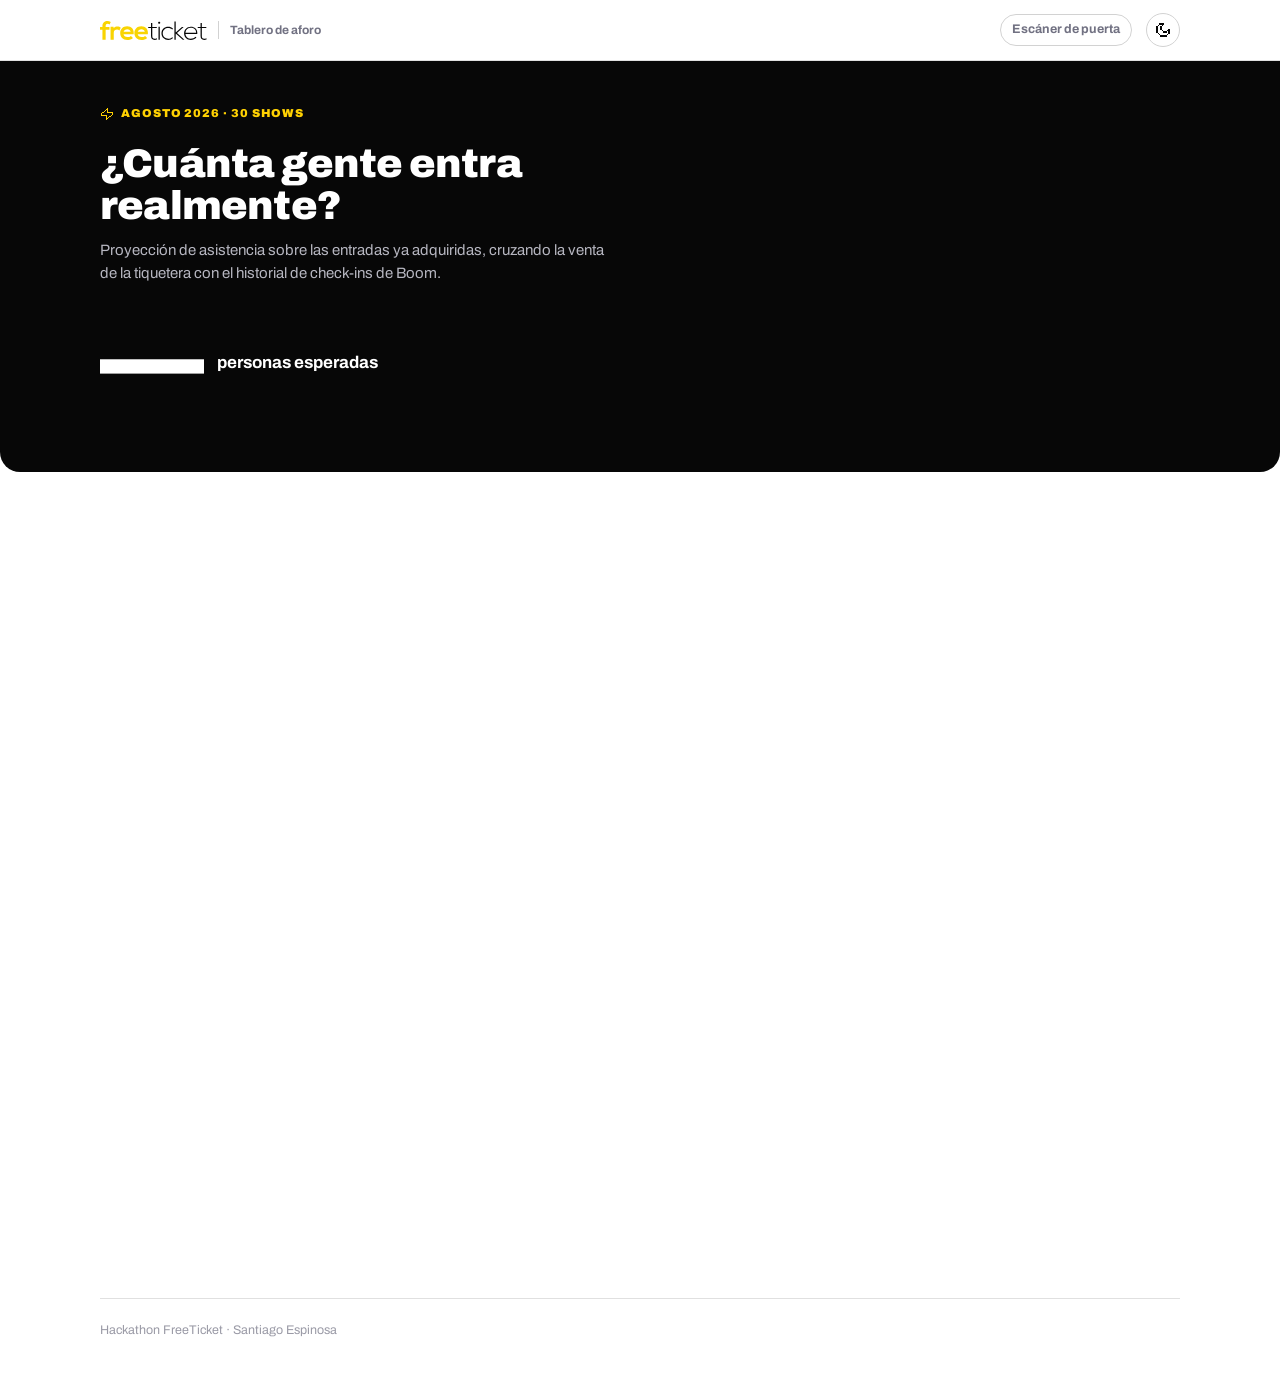
==== commit e179d7cf: "DEMO.md: guion de 60 segundos, enfocado en producto Reescrito para un usuario real: nada de lenguaje" ====
--- a/web/index.html
+++ b/web/index.html
@@ -69,22 +69,27 @@
   @media (prefers-color-scheme: dark) {
     :root:not([data-theme="light"]) { --hero-bg: #101010; --hero-line: #262626; }
   }
-  .hero::after {           /* halo amarillo, muy tenue: firma de la marca */
+  /* Si no hay WebGL, queda el halo estático de siempre. */
+  .hero.no-gl::after {
     content: ''; position: absolute; right: -8%; top: -60%;
     width: 46%; aspect-ratio: 1; border-radius: 50%;
     background: radial-gradient(circle, #ffd10230 0%, transparent 68%);
     pointer-events: none;
   }
-  .hero .shell { padding: 44px 20px 40px; position: relative; }
+  /* El shader se pinta en un buffer diminuto y se escala con
+     image-rendering:pixelated — de ahí salen los bloques, no de un filtro. */
+  #shader {
+    position: absolute; inset: 0; width: 100%; height: 100%;
+    display: block; pointer-events: none;
+    image-rendering: pixelated; image-rendering: crisp-edges;
+  }
+  .hero .shell { padding: 44px 20px 40px; position: relative; z-index: 1; }
   .kicker {
     display: inline-flex; align-items: center; gap: 7px; margin-bottom: 20px;
     font-size: 11.5px; font-weight: 900; letter-spacing: .08em; text-transform: uppercase;
     color: var(--ft-yellow);
   }
-  .kicker::before {
-    content: ''; width: 6px; height: 6px; border-radius: 50%;
-    background: var(--ft-yellow); box-shadow: 0 0 0 4px #ffd1022e;
-  }
+  .kicker .px { width: 14px; height: 14px; }
   .hero h1 { font-size: clamp(26px, 4.2vw, 40px); max-width: 17ch; color: #fff; }
   .hero .lede { color: #b6b6c0; margin: 12px 0 0; max-width: 56ch; font-size: 15px; }
 
@@ -233,6 +238,14 @@
   }
 </style>
 
+<!-- Iconos: Pixelarticons (MIT) — rejilla de 24px, trazos en bloque.
+     Van inline como <symbol> para que hereden currentColor sin pedir nada. -->
+<svg width="0" height="0" aria-hidden="true" focusable="false" style="position:absolute">
+  <symbol id="px-zap" viewBox="0 0 24 24"><path d="M12 1h2v8h8v4h-2v-2h-8V5h-2V3h2V1zM8 7V5h2v2H8zM6 9V7h2v2H6zm-2 2V9h2v2H4zm10 8v2h-2v2h-2v-8H2v-4h2v2h8v6h2zm2-2v2h-2v-2h2zm2-2v2h-2v-2h2zm0 0h2v-2h-2v2z" fill="currentColor"/></symbol>
+  <symbol id="px-sun" viewBox="0 0 24 24"><path d="M13 3h-2v2h2V3zm4 2h2v2h-2V5zm-6 6h2v2h-2v-2zm-8 0h2v2H3v-2zm18 0h-2v2h2v-2zM5 5h2v2H5V5zm14 14h-2v-2h2v2zm-8 2h2v-2h-2v2zm-4-2H5v-2h2v2zM9 7h6v2H9V7zm0 8H7V9h2v6zm0 0v2h6v-2h2V9h-2v6H9z" fill="currentColor"/></symbol>
+  <symbol id="px-moon" viewBox="0 0 24 24"><path d="M6 2h8v2h-2v2h-2V4H6V2ZM4 6V4h2v2H4Zm0 10H2V6h2v10Zm2 2H4v-2h2v2Zm2 2H6v-2h2v2Zm10 0v2H8v-2h10Zm2-2v2h-2v-2h2Zm-2-4h2v4h2v-8h-2v2h-2v2Zm-6 0v2h6v-2h-6Zm-2-2h2v2h-2v-2Zm0 0V6H8v6h2Z" fill="currentColor"/></symbol>
+</svg>
+
 <header class="topbar">
   <div class="shell">
     <a class="brand" href="./" aria-label="FreeTicket — inicio">
@@ -246,17 +259,21 @@
     <span class="sp"></span>
     <a class="door" href="escaner.html">Escáner de puerta</a>
     <button class="iconbtn" id="theme" aria-label="Cambiar tema" title="Cambiar tema">
-      <svg class="sun" viewBox="0 0 24 24" fill="none" stroke="currentColor" stroke-width="2" stroke-linecap="round"><circle cx="12" cy="12" r="4"/><path d="M12 2v2M12 20v2M4.9 4.9l1.4 1.4M17.7 17.7l1.4 1.4M2 12h2M20 12h2M4.9 19.1l1.4-1.4M17.7 6.3l1.4-1.4"/></svg>
-      <svg class="moon" viewBox="0 0 24 24" fill="none" stroke="currentColor" stroke-width="2" stroke-linecap="round" stroke-linejoin="round"><path d="M21 12.8A9 9 0 1 1 11.2 3a7 7 0 0 0 9.8 9.8z"/></svg>
+      <svg class="sun px" shape-rendering="crispEdges" aria-hidden="true"><use href="#px-sun"/></svg>
+      <svg class="moon px" shape-rendering="crispEdges" aria-hidden="true"><use href="#px-moon"/></svg>
     </button>
   </div>
 </header>
 
 <main>
   <!-- 1 · La respuesta -->
-  <div class="hero">
+  <div class="hero" id="hero">
+    <canvas id="shader" aria-hidden="true"></canvas>
     <div class="shell">
-      <div class="kicker">Agosto 2026 · 30 shows</div>
+      <div class="kicker">
+        <svg class="px" shape-rendering="crispEdges" aria-hidden="true"><use href="#px-zap"/></svg>
+        Agosto 2026 · 30 shows
+      </div>
       <h1>¿Cuánta gente entra realmente?</h1>
       <p class="lede">
         Proyección de asistencia sobre las entradas ya adquiridas, cruzando la venta
@@ -391,6 +408,113 @@
 };
 
 // ---------------------------------------------------------------
+// shader del hero
+//
+// Campo de ruido con domain warp, cuantizado y tramado (dither ordenado
+// de Bayer) en amarillo de marca. Se dibuja en un buffer de ~1/6 de la
+// resolución y se estira con image-rendering:pixelated: los bloques son
+// píxeles de verdad, no un filtro encima. Sale gratis en rendimiento y
+// hace juego con los iconos de 8 bits.
+// ---------------------------------------------------------------
+(function heroShader() {
+  const cv = document.getElementById('shader');
+  const hero = document.getElementById('hero');
+  if (!cv || !hero) return;
+
+  const gl = cv.getContext('webgl', { alpha: true, premultipliedAlpha: true,
+                                      antialias: false, depth: false });
+  if (!gl) { hero.classList.add('no-gl'); cv.remove(); return; }
+
+  const VERT = 'attribute vec2 p;void main(){gl_Position=vec4(p,0.,1.);}';
+  const FRAG = [
+    'precision mediump float;',
+    'uniform vec2 u_res; uniform float u_time;',
+    'float hash(vec2 p){return fract(sin(dot(p,vec2(127.1,311.7)))*43758.5453123);}',
+    'float noise(vec2 p){vec2 i=floor(p),f=fract(p);vec2 u=f*f*(3.-2.*f);',
+    ' return mix(mix(hash(i),hash(i+vec2(1,0)),u.x),mix(hash(i+vec2(0,1)),hash(i+vec2(1,1)),u.x),u.y);}',
+    'float fbm(vec2 p){float v=0.,a=.5;for(int i=0;i<5;i++){v+=a*noise(p);p*=2.02;a*=.5;}return v;}',
+    // Bayer 4x4 por la vía recursiva compacta (sin arrays: GLSL ES 1.0)
+    'float b2(vec2 a){a=floor(a);return fract(a.x/2.+a.y*a.y*.75);}',
+    'float bayer(vec2 a){return b2(a*.5)*.25+b2(a);}',
+    'void main(){',
+    ' vec2 uv=gl_FragCoord.xy/u_res;',
+    ' vec2 p=uv*vec2(u_res.x/u_res.y,1.);',
+    ' float t=u_time*.045;',
+    ' vec2 q=vec2(fbm(p*1.6+vec2(0.,t)),fbm(p*1.6+vec2(5.2,-t)));',
+    ' float n=fbm(p*2.3+q*1.5+vec2(t*.7,t*.2));',
+    // la energía vive arriba a la derecha; el titular queda abajo-izquierda
+    ' float glow=pow(clamp(1.-distance(uv,vec2(.93,1.02))*1.05,0.,1.),2.3);',
+    ' float e=clamp(n*glow*2.6-.06,0.,1.);',
+    // cuantización tramada a 4 niveles: de ahí el look de 8 bits
+    ' float a=floor(e*4.+bayer(gl_FragCoord.xy))/4.;',
+    ' a=clamp(a,0.,1.)*.5;',
+    ' vec3 col=vec3(1.,.82,.008);',            // #ffd102
+    ' gl_FragColor=vec4(col*a,a);',            // premultiplicado
+    '}'
+  ].join('\n');
+
+  const sh = (type, src) => {
+    const s = gl.createShader(type);
+    gl.shaderSource(s, src); gl.compileShader(s);
+    return gl.getShaderParameter(s, gl.COMPILE_STATUS) ? s : null;
+  };
+  const vs = sh(gl.VERTEX_SHADER, VERT), fs = sh(gl.FRAGMENT_SHADER, FRAG);
+  if (!vs || !fs) { hero.classList.add('no-gl'); cv.remove(); return; }
+
+  const prog = gl.createProgram();
+  gl.attachShader(prog, vs); gl.attachShader(prog, fs); gl.linkProgram(prog);
+  if (!gl.getProgramParameter(prog, gl.LINK_STATUS)) {
+    hero.classList.add('no-gl'); cv.remove(); return;
+  }
+  gl.useProgram(prog);
+
+  gl.bindBuffer(gl.ARRAY_BUFFER, gl.createBuffer());
+  gl.bufferData(gl.ARRAY_BUFFER, new Float32Array([-1,-1, 3,-1, -1,3]), gl.STATIC_DRAW);
+  const loc = gl.getAttribLocation(prog, 'p');
+  gl.enableVertexAttribArray(loc);
+  gl.vertexAttribPointer(loc, 2, gl.FLOAT, false, 0, 0);
+  gl.enable(gl.BLEND);
+  gl.blendFunc(gl.ONE, gl.ONE_MINUS_SRC_ALPHA);   // premultiplicado
+
+  const uRes = gl.getUniformLocation(prog, 'u_res');
+  const uTime = gl.getUniformLocation(prog, 'u_time');
+
+  const PIX = 6;                                   // tamaño del "píxel" en CSS px
+  let w = 0, h = 0;
+  function resize() {
+    const r = hero.getBoundingClientRect();
+    const nw = Math.max(1, Math.round(r.width / PIX));
+    const nh = Math.max(1, Math.round(r.height / PIX));
+    if (nw === w && nh === h) return;
+    w = nw; h = nh; cv.width = w; cv.height = h;
+    gl.viewport(0, 0, w, h);
+    gl.uniform2f(uRes, w, h);
+  }
+
+  const draw = t => { gl.uniform1f(uTime, t); gl.drawArrays(gl.TRIANGLES, 0, 3); };
+
+  if (reduced) { resize(); draw(12.0); return; }   // un solo fotograma, quieto
+
+  let visible = true, raf = 0, last = 0;
+  if ('IntersectionObserver' in window) {
+    new IntersectionObserver(([e]) => {
+      visible = e.isIntersecting;
+      if (visible && !raf) raf = requestAnimationFrame(loop);
+    }, { threshold: 0 }).observe(hero);
+  }
+  addEventListener('resize', resize, { passive: true });
+
+  function loop(now) {
+    raf = 0;
+    if (!visible) return;                          // fuera de pantalla: no se gasta
+    if (now - last > 33) { resize(); draw(now / 1000); last = now; }  // ~30fps basta
+    raf = requestAnimationFrame(loop);
+  }
+  resize();
+  raf = requestAnimationFrame(loop);
+})();
+
+// ---------------------------------------------------------------
 // utilidades
 // ---------------------------------------------------------------
 const $ = s => document.querySelector(s);
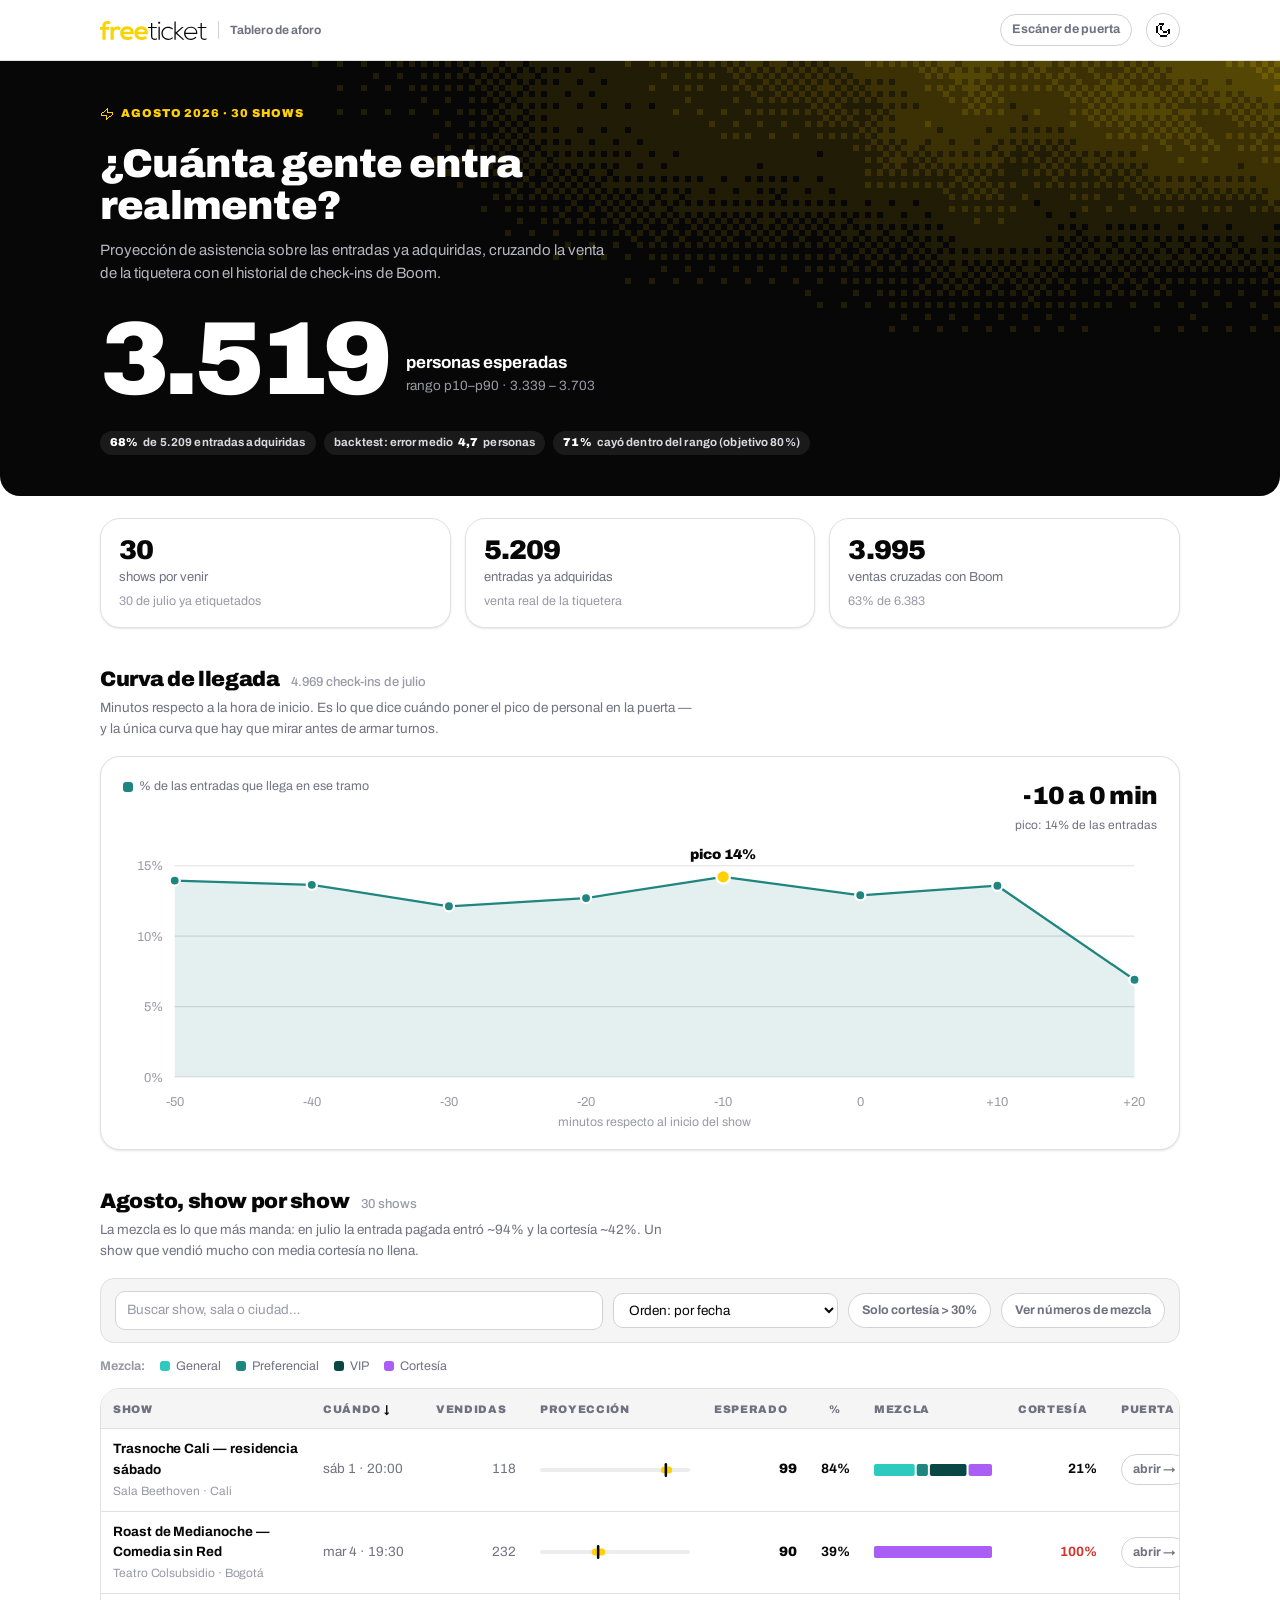
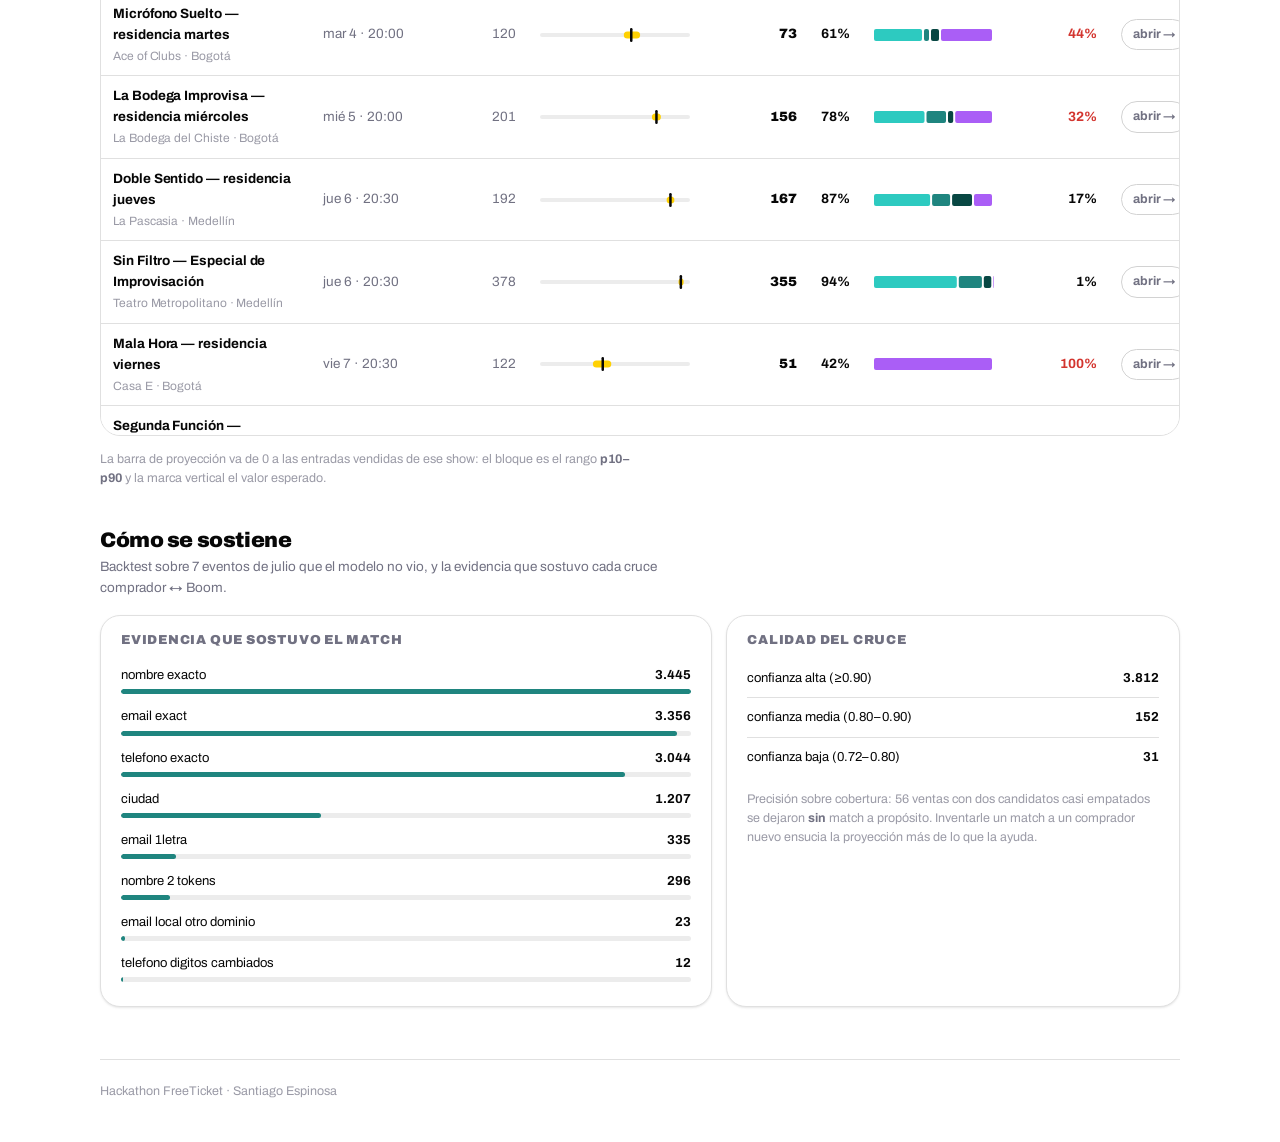
==== commit 2157d756: "Cumplimiento literal del enunciado Las dos entregas van en la raíz con el nombre exacto que pide el " ====
--- a/web/index.html
+++ b/web/index.html
@@ -443,11 +443,12 @@
     ' vec2 q=vec2(fbm(p*1.6+vec2(0.,t)),fbm(p*1.6+vec2(5.2,-t)));',
     ' float n=fbm(p*2.3+q*1.5+vec2(t*.7,t*.2));',
     // la energía vive arriba a la derecha; el titular queda abajo-izquierda
-    ' float glow=pow(clamp(1.-distance(uv,vec2(.93,1.02))*1.05,0.,1.),2.3);',
-    ' float e=clamp(n*glow*2.6-.06,0.,1.);',
+    // el núcleo cae fuera del lienzo: se ve la trama, no un bloque sólido
+    ' float glow=pow(clamp(1.-distance(uv,vec2(1.06,1.16))*.92,0.,1.),2.1);',
+    ' float e=clamp(n*glow*3.1-.05,0.,1.);',
     // cuantización tramada a 4 niveles: de ahí el look de 8 bits
     ' float a=floor(e*4.+bayer(gl_FragCoord.xy))/4.;',
-    ' a=clamp(a,0.,1.)*.5;',
+    ' a=clamp(a,0.,1.)*.42;',
     ' vec3 col=vec3(1.,.82,.008);',            // #ffd102
     ' gl_FragColor=vec4(col*a,a);',            // premultiplicado
     '}'
@@ -493,7 +494,10 @@
 
   const draw = t => { gl.uniform1f(uTime, t); gl.drawArrays(gl.TRIANGLES, 0, 3); };
 
-  if (reduced) { resize(); draw(12.0); return; }   // un solo fotograma, quieto
+  // se lee aquí y no de la constante de abajo: este bloque corre antes
+  if (matchMedia('(prefers-reduced-motion: reduce)').matches) {
+    resize(); draw(12.0); return;                  // un solo fotograma, quieto
+  }
 
   let visible = true, raf = 0, last = 0;
   if ('IntersectionObserver' in window) {
--- a/web/ft.css
+++ b/web/ft.css
@@ -206,6 +206,13 @@
 }
 .btn--primary:hover { background: #ffdb3a; border-color: #ffdb3a; }
 
+/* Iconos de píxel (Pixelarticons). crispEdges + rejilla de 24 = bloques nítidos. */
+.px {
+  width: 16px; height: 16px; flex: none;
+  display: inline-block; vertical-align: -3px;
+  shape-rendering: crispEdges;
+}
+
 /* números: tabular sólo donde se alinean en columna (tablas, ejes) */
 .tnum { font-variant-numeric: tabular-nums; }
 /* cifras protagonistas: proporcionales, se ven mejor a tamaño display */
@@ -232,7 +239,9 @@
     transition-duration: .001ms !important;
     scroll-behavior: auto !important;
   }
-  .reveal { opacity: 1; transform: none; }
+  /* Misma especificidad que `.js .reveal`, si no pierde y el contenido
+     se queda escondido justo para quien pidió no tener movimiento. */
+  .js .reveal, .reveal { opacity: 1 !important; transform: none !important; }
 }
 
 /* ---------- tooltip compartido ---------- */
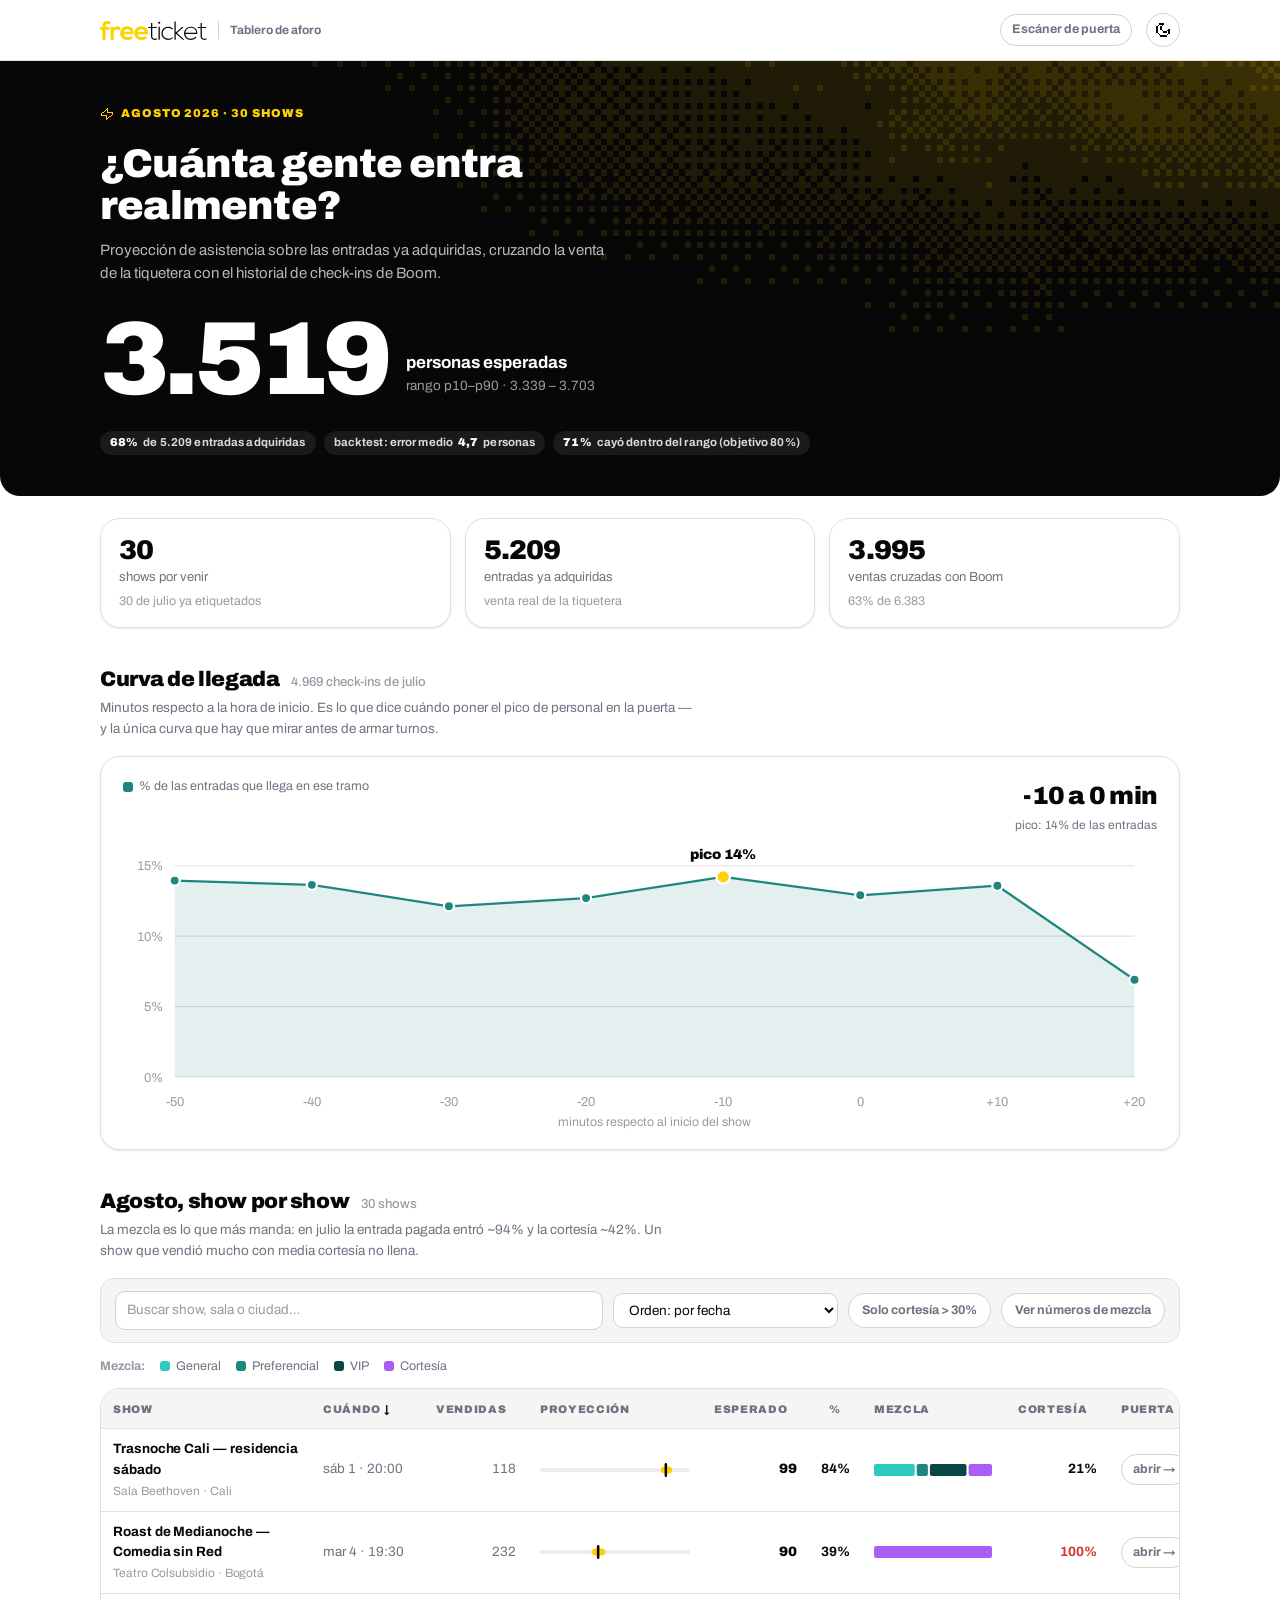
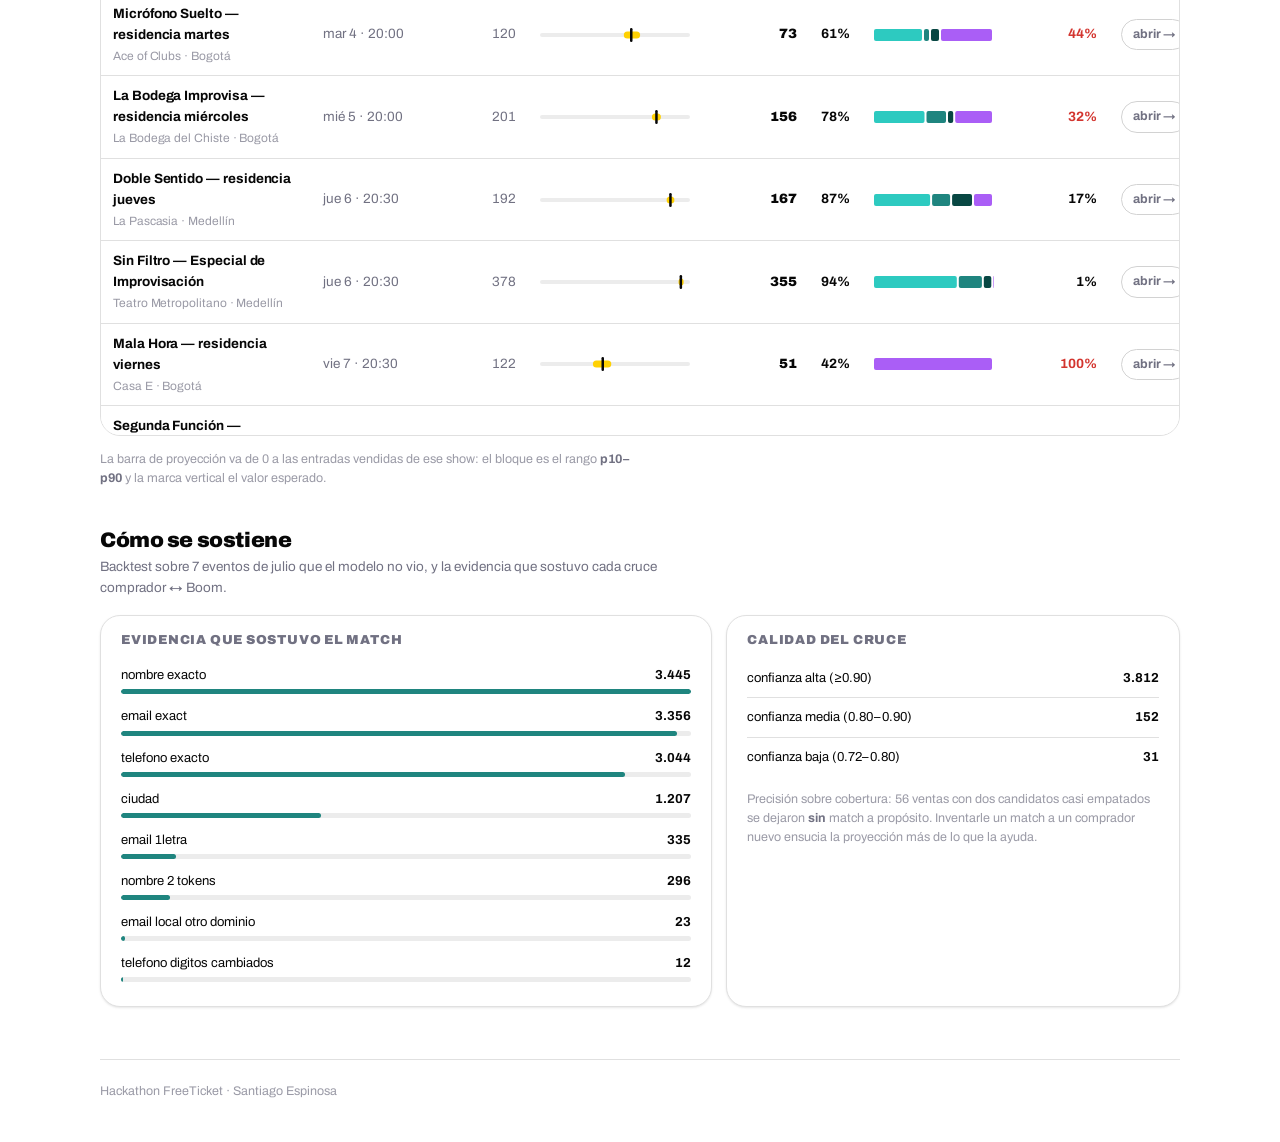
==== commit b84ed6be: "Guion de narración, voz por TTS y respaldo de video scripts/voz.py genera la narración en español de" ====
--- a/web/index.html
+++ b/web/index.html
@@ -334,8 +334,12 @@
         <div class="grow">
           <input class="field" id="q" type="search" placeholder="Buscar show, sala o ciudad…" aria-label="Buscar">
         </div>
+        <!-- Toda clave que se pueda ordenar desde la cabecera tiene que existir
+             aquí: si no, al hacer clic el select se queda en blanco. -->
         <select class="field" id="sort" style="width:auto" aria-label="Ordenar por">
           <option value="date">Orden: por fecha</option>
+          <option value="title">Orden: por nombre</option>
+          <option value="sold">Orden: más vendidas</option>
           <option value="expected">Orden: más gente esperada</option>
           <option value="rate">Orden: mayor % de asistencia</option>
           <option value="rate-asc">Orden: menor % de asistencia</option>
@@ -421,8 +425,11 @@
   const hero = document.getElementById('hero');
   if (!cv || !hero) return;
 
+  // preserveDrawingBuffer: en el camino de "un solo fotograma" (reduced-motion)
+  // el buffer se limpia tras componer y el hero se quedaría en negro pelado.
   const gl = cv.getContext('webgl', { alpha: true, premultipliedAlpha: true,
-                                      antialias: false, depth: false });
+                                      antialias: false, depth: false,
+                                      preserveDrawingBuffer: true });
   if (!gl) { hero.classList.add('no-gl'); cv.remove(); return; }
 
   const VERT = 'attribute vec2 p;void main(){gl_Position=vec4(p,0.,1.);}';
@@ -445,10 +452,12 @@
     // la energía vive arriba a la derecha; el titular queda abajo-izquierda
     // el núcleo cae fuera del lienzo: se ve la trama, no un bloque sólido
     ' float glow=pow(clamp(1.-distance(uv,vec2(1.06,1.16))*.92,0.,1.),2.1);',
-    ' float e=clamp(n*glow*3.1-.05,0.,1.);',
+    // Ganancia contenida: el pico se queda en la zona tramada, así que
+    // siempre se ve la retícula en vez de un bloque liso.
+    ' float e=clamp(n*glow*2.2-.04,0.,1.);',
     // cuantización tramada a 4 niveles: de ahí el look de 8 bits
     ' float a=floor(e*4.+bayer(gl_FragCoord.xy))/4.;',
-    ' a=clamp(a,0.,1.)*.42;',
+    ' a=clamp(a,0.,1.)*.40;',
     ' vec3 col=vec3(1.,.82,.008);',            // #ffd102
     ' gl_FragColor=vec4(col*a,a);',            // premultiplicado
     '}'
@@ -492,11 +501,22 @@
     gl.uniform2f(uRes, w, h);
   }
 
-  const draw = t => { gl.uniform1f(uTime, t); gl.drawArrays(gl.TRIANGLES, 0, 3); };
+  // Hay que limpiar a mano: con preserveDrawingBuffer el buffer NO se vacía
+  // solo, y como se dibuja con blending cada fotograma se sumaría al anterior
+  // hasta convertir la esquina en una plancha amarilla.
+  gl.clearColor(0, 0, 0, 0);
+  const draw = t => {
+    gl.clear(gl.COLOR_BUFFER_BIT);
+    gl.uniform1f(uTime, t);
+    gl.drawArrays(gl.TRIANGLES, 0, 3);
+  };
 
   // se lee aquí y no de la constante de abajo: este bloque corre antes
   if (matchMedia('(prefers-reduced-motion: reduce)').matches) {
-    resize(); draw(12.0); return;                  // un solo fotograma, quieto
+    const once = () => { resize(); draw(12.0); };   // un solo fotograma, quieto
+    once();
+    addEventListener('resize', once, { passive: true });  // pero se repinta al cambiar de tamaño
+    return;
   }
 
   let visible = true, raf = 0, last = 0;
@@ -554,6 +574,28 @@
 document.querySelectorAll('.reveal').forEach((el, i) => {
   el.style.setProperty('--d', (i * 70) + 'ms'); io.observe(el);
 });
+
+// Red de seguridad. El observer es fiable, pero el modo de fallo aquí es
+// "el contenido no se ve": si algo quedara sin disparar, esto lo destapa en
+// cuanto entra en pantalla. Barrido barato, y se apaga solo al terminar.
+(function safetyNet() {
+  let t = 0;
+  const sweep = () => {
+    t = 0;
+    const left = document.querySelectorAll('.reveal:not(.in)');
+    left.forEach(el => {
+      if (el.getBoundingClientRect().top < innerHeight) el.classList.add('in');
+    });
+    if (!document.querySelector('.reveal:not(.in)')) {
+      removeEventListener('scroll', onScroll);
+      removeEventListener('resize', onScroll);
+    }
+  };
+  const onScroll = () => { if (!t) t = setTimeout(sweep, 250); };
+  addEventListener('scroll', onScroll, { passive: true });
+  addEventListener('resize', onScroll, { passive: true });
+  addEventListener('load', () => setTimeout(sweep, 800));
+})();
 
 // contador del número protagonista
 function countUp(el, to) {
@@ -573,6 +615,10 @@
 let DATA = null, TYPES = [], VIEW = [];
 let sortKey = 'date', query = '', onlyRisk = false;
 const cortPct = e => e.mix['Cortesía'] / e.sold * 100;
+// Columnas visibles ahora mismo (las de mezcla se ocultan). Se cuenta en vez
+// de dejar un número a mano, que se desincroniza al tocar la tabla.
+const ncols = () => [...document.querySelectorAll('#thr th')]
+  .filter(th => getComputedStyle(th).display !== 'none').length || 9;
 const tierVar = i => ['var(--tier-1)', 'var(--tier-2)', 'var(--tier-3)', 'var(--cortesia)'][i];
 
 fetch('data.json').then(r => r.json()).then(d => {
@@ -644,7 +690,7 @@
   drawCurve(d.curve);
   paintTable();
 }).catch(() => {
-  $('#tb').innerHTML = '<tr><td colspan="12" class="empty">No se pudo cargar <code>data.json</code>.</td></tr>';
+  $('#tb').innerHTML = '<tr><td colspan="' + ncols() + '" class="empty">No se pudo cargar <code>data.json</code>.</td></tr>';
 });
 
 // ---------------------------------------------------------------
@@ -661,7 +707,8 @@
   const on = !document.body.classList.contains('shownums');
   document.body.classList.toggle('shownums', on);
   e.currentTarget.setAttribute('aria-pressed', String(on));
-};
+  paintTable();   // cambia el número de columnas visibles: el colspan del
+};                // estado vacío tiene que seguirlo
 
 // ---------------------------------------------------------------
 // tabla
@@ -700,7 +747,7 @@
   });
 
   if (!VIEW.length) {
-    $('#tb').innerHTML = '<tr><td colspan="12" class="empty">Ningún show coincide con el filtro.</td></tr>';
+    $('#tb').innerHTML = '<tr><td colspan="' + ncols() + '" class="empty">Ningún show coincide con el filtro.</td></tr>';
     return;
   }
 
